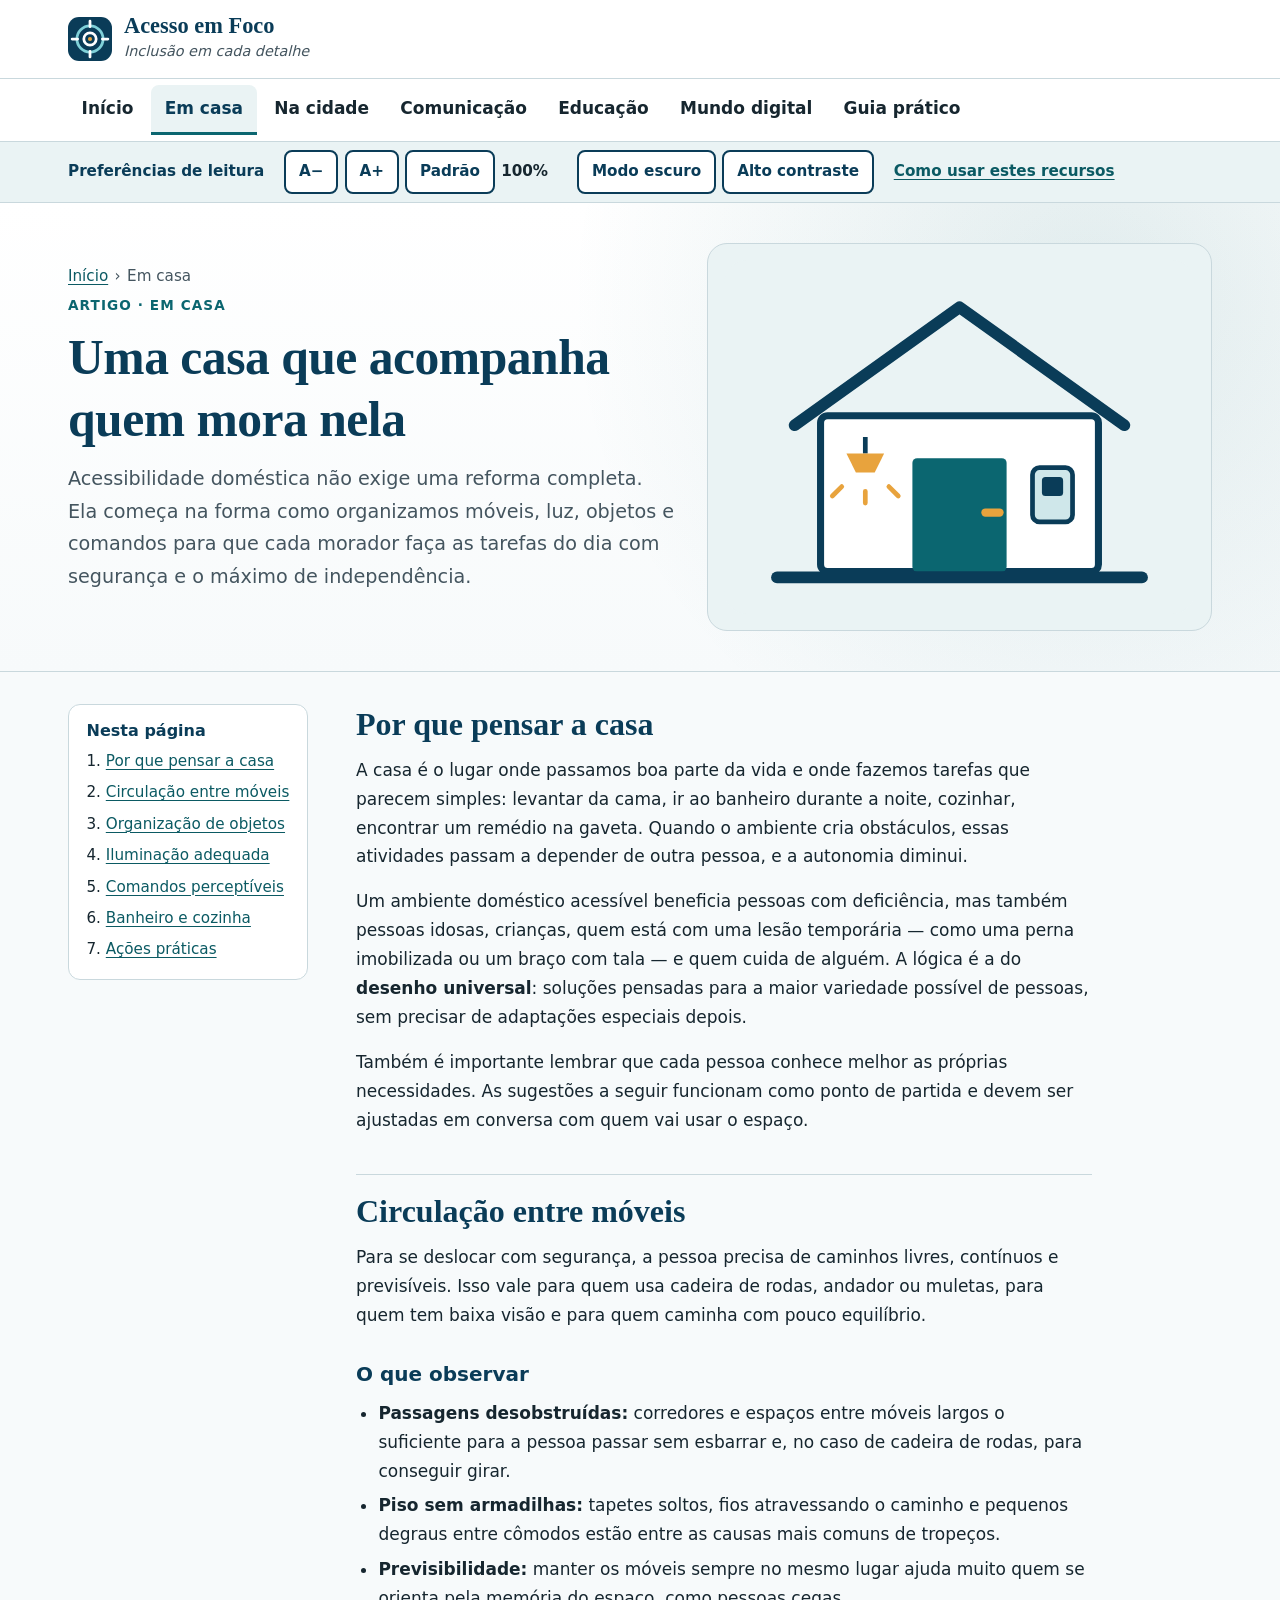
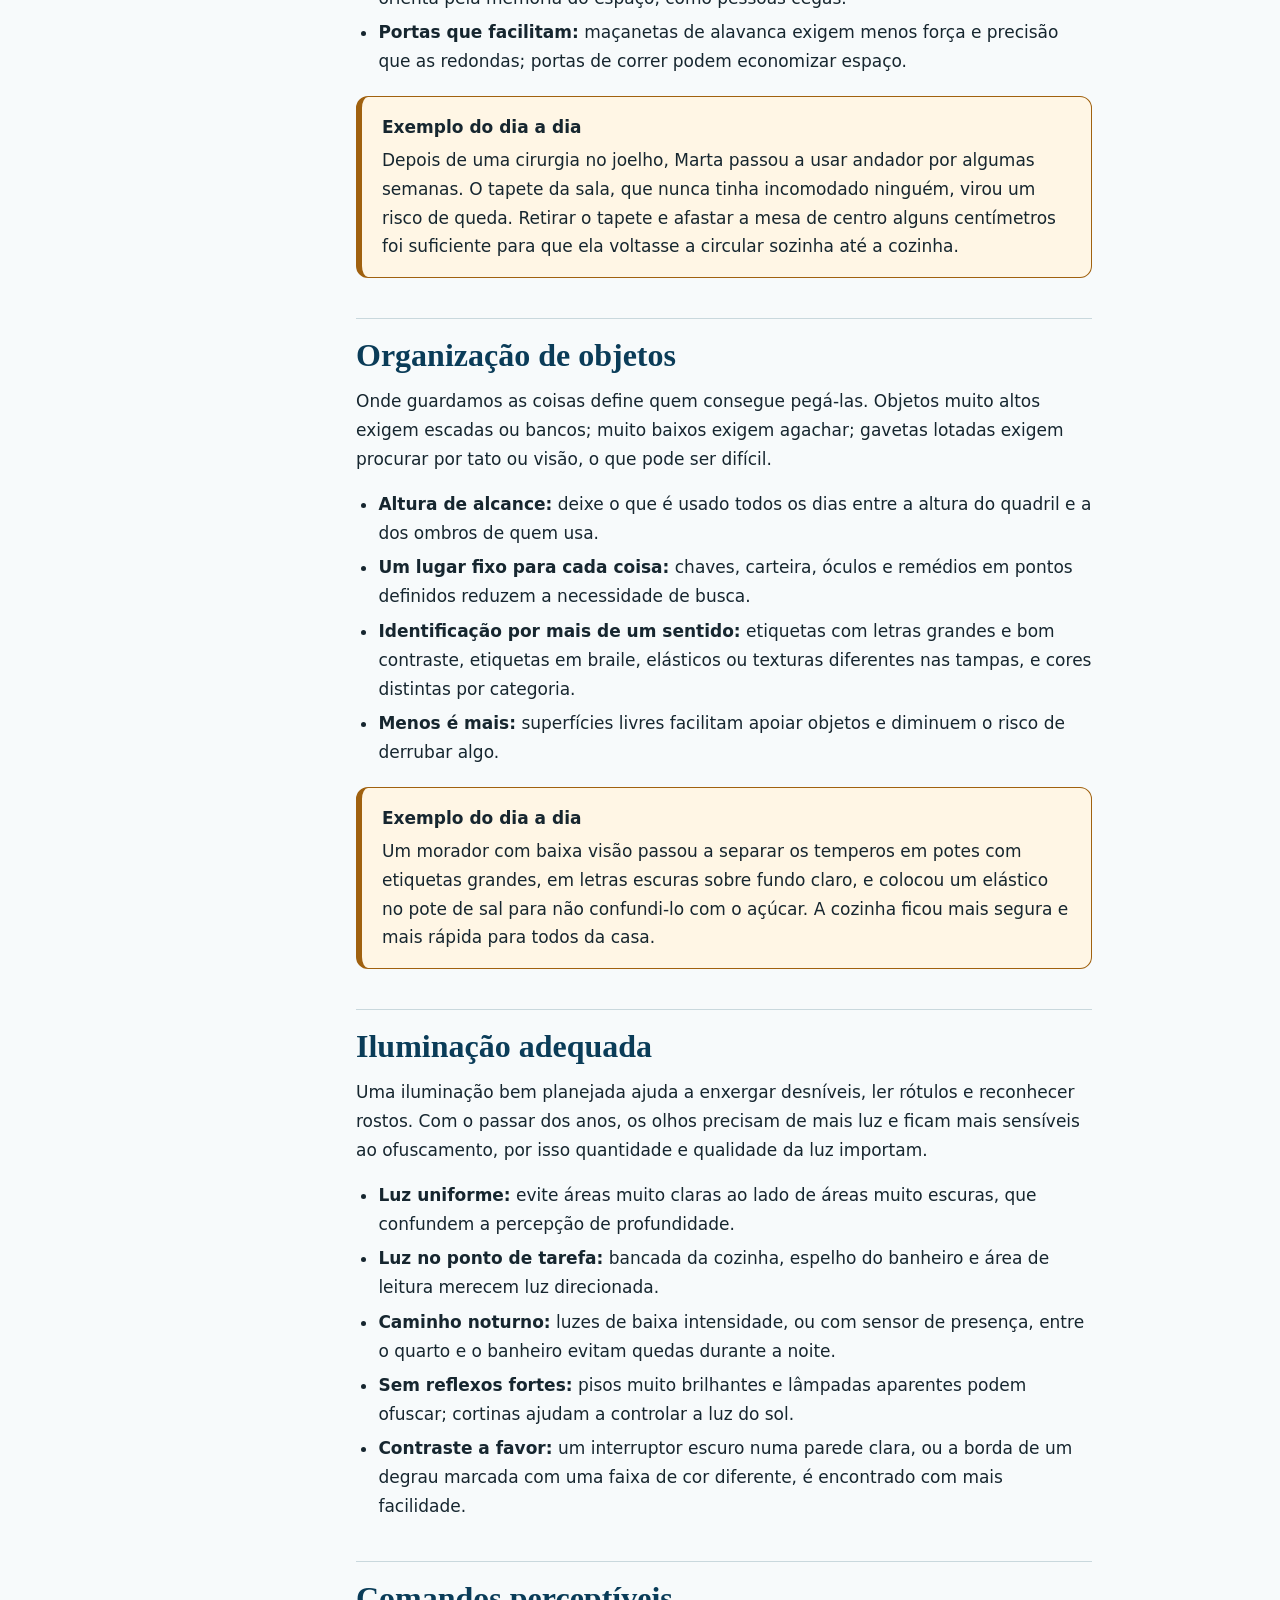
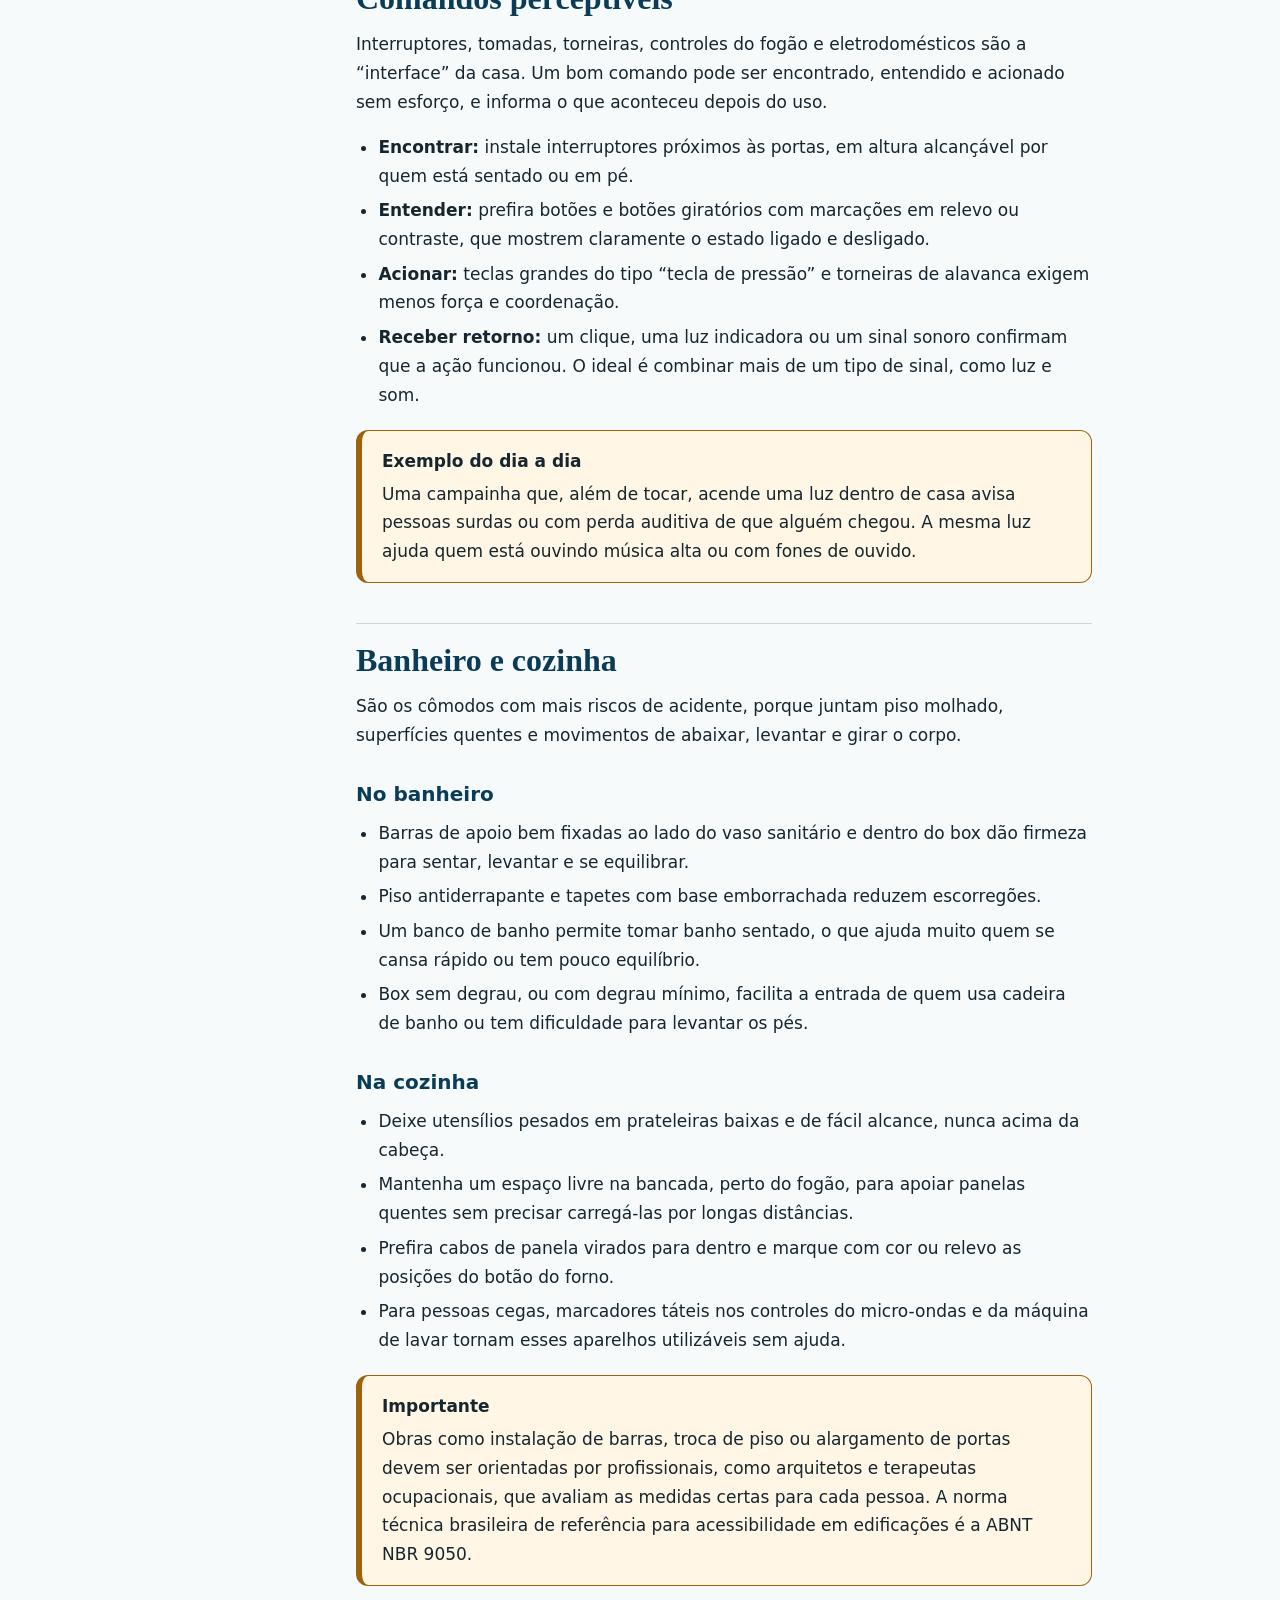
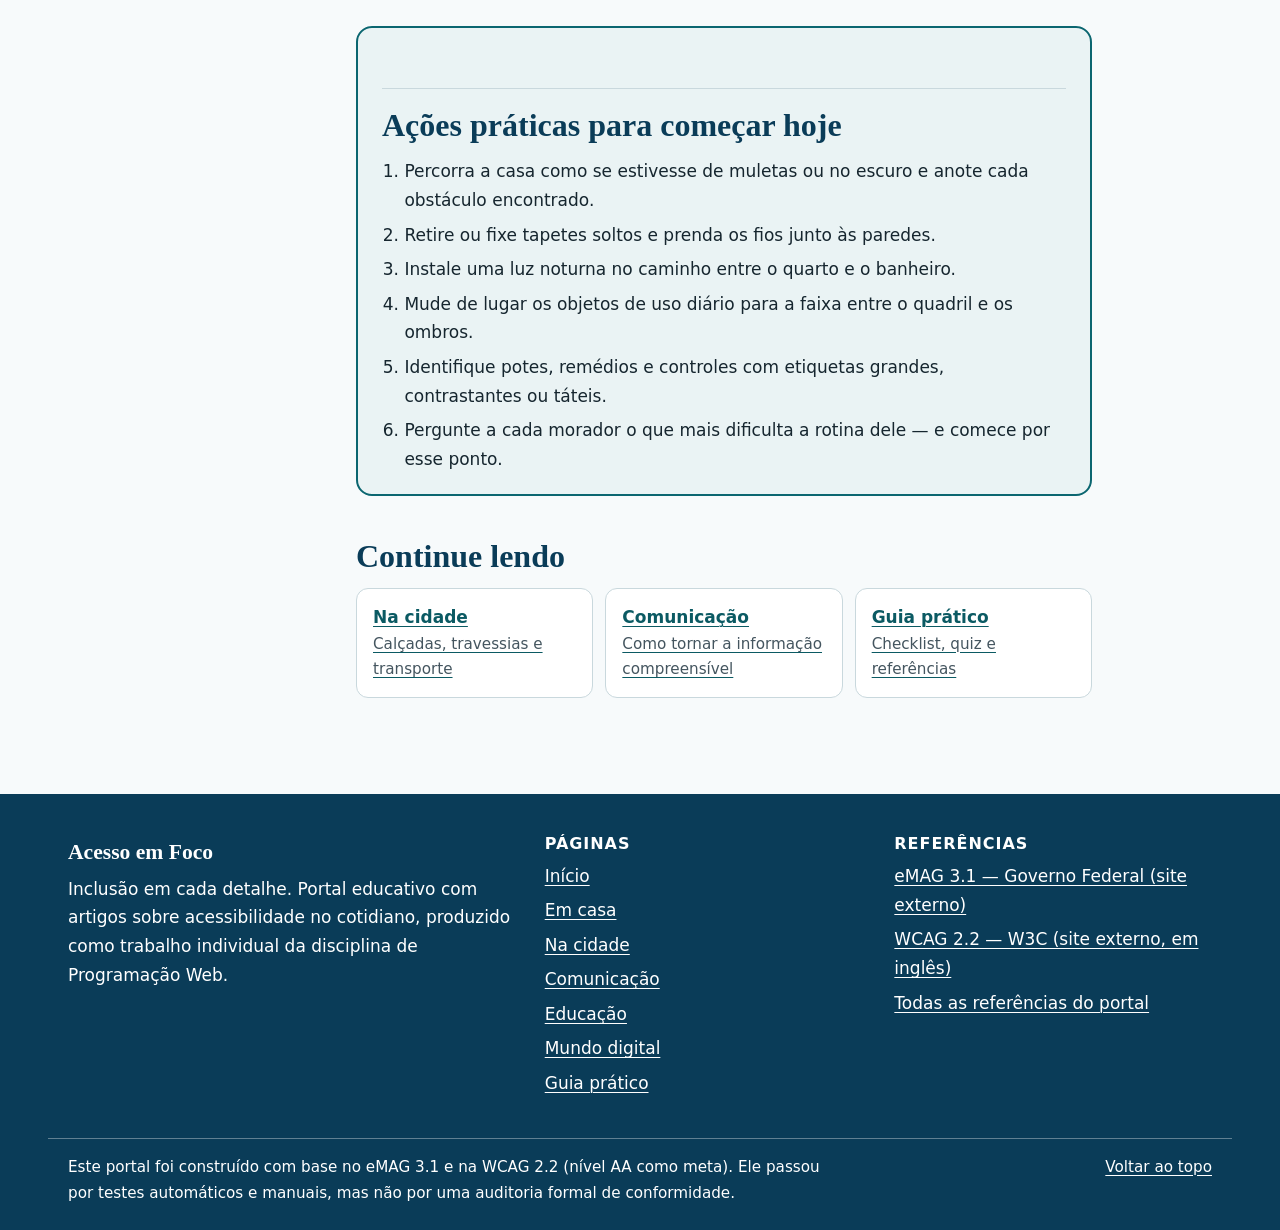
==== casa.html @ 5e7a85ca "Carga inicial" ====
<!DOCTYPE html>
<html lang="pt-BR">
<head>
  <meta charset="UTF-8">
  <meta name="viewport" content="width=device-width, initial-scale=1">
  <title>Em casa: autonomia no ambiente doméstico — Acesso em Foco</title>
  <meta name="description" content="Como circulação, iluminação, comandos, banheiro e cozinha podem tornar a casa mais segura e autônoma para todas as pessoas.">
  <meta name="theme-color" content="#0a3c58">
  <link rel="icon" href="assets/logo.svg" type="image/svg+xml">
  <link rel="stylesheet" href="assets/styles.css">
  <script src="assets/app.js" defer></script>
</head>
<body id="topo">
  <a class="skip-link" href="#conteudo">Pular para o conteúdo</a>

  <header class="site-header">
    <div class="container header-topo">
      <a class="marca" href="index.html">
        <img src="assets/logo.svg" alt="" width="44" height="44">
        <span>
          <span class="marca-nome">Acesso em Foco</span>
          <span class="marca-slogan">Inclusão em cada detalhe</span>
        </span>
      </a>
      <button type="button" class="menu-botao" aria-expanded="false" aria-controls="menu-principal" hidden>
        <span class="menu-botao-icone" aria-hidden="true"></span>
        Menu
      </button>
    </div>

    <nav class="menu-principal" id="menu-principal" aria-label="Principal">
      <div class="container">
        <ul class="menu">
          <li><a href="index.html">Início</a></li>
          <li><a href="casa.html" aria-current="page">Em casa</a></li>
          <li><a href="cidade.html">Na cidade</a></li>
          <li><a href="comunicacao.html">Comunicação</a></li>
          <li><a href="educacao.html">Educação</a></li>
          <li><a href="digital.html">Mundo digital</a></li>
          <li><a href="guia.html">Guia prático</a></li>
        </ul>
      </div>
    </nav>

    <div class="preferencias" id="preferencias" hidden>
      <div class="container preferencias-conteudo" role="group" aria-labelledby="preferencias-titulo">
        <span class="preferencias-titulo" id="preferencias-titulo">Preferências de leitura</span>
        <div class="grupo-controles" role="group" aria-label="Tamanho do texto">
          <button type="button" class="controle" data-fonte="diminuir">A−<span class="sr-only"> (diminuir texto)</span></button>
          <button type="button" class="controle" data-fonte="aumentar">A+<span class="sr-only"> (aumentar texto)</span></button>
          <button type="button" class="controle" data-fonte="padrao">Padrão<span class="sr-only"> (tamanho original do texto)</span></button>
          <span class="valor-fonte"><span class="sr-only">Tamanho atual: </span><span id="valor-fonte">100%</span></span>
        </div>
        <div class="grupo-controles" role="group" aria-label="Cores">
          <button type="button" class="controle" id="botao-escuro" aria-pressed="false">Modo escuro</button>
          <button type="button" class="controle" id="botao-contraste" aria-pressed="false">Alto contraste</button>
        </div>
        <a class="preferencias-ajuda" href="index.html#recursos">Como usar estes recursos</a>
      </div>
    </div>
  </header>

  <p id="anuncios" class="sr-only" role="status" aria-live="polite"></p>

  <main id="conteudo" tabindex="-1">
<section class="hero" aria-labelledby="titulo-pagina">
      <div class="container hero-grade">
        <div>
          <nav class="trilha" aria-label="Você está em">
            <ol>
              <li><a href="index.html">Início</a></li>
              <li><span aria-current="page">Em casa</span></li>
            </ol>
          </nav>
          <p class="sobretitulo">Artigo · Em casa</p>
          <h1 id="titulo-pagina">Uma casa que acompanha quem mora nela</h1>
          <p class="lead">Acessibilidade doméstica não exige uma reforma completa. Ela começa na forma como organizamos móveis, luz, objetos e comandos para que cada morador faça as tarefas do dia com segurança e o máximo de independência.</p>
        </div>
        <figure class="ilustracao">
          <img src="assets/casa.svg" alt="Ilustração de uma casa com porta larga e maçaneta de alavanca, luminária acesa, interruptor grande ao lado da porta e piso sem degrau na entrada." width="400" height="300">
        </figure>
      </div>
    </section>

    <div class="container artigo-layout">
      <nav class="sumario" aria-labelledby="sumario-titulo">
        <h2 id="sumario-titulo">Nesta página</h2>
        <ol>
          <li><a href="#introducao">Por que pensar a casa</a></li>
          <li><a href="#circulacao">Circulação entre móveis</a></li>
          <li><a href="#organizacao">Organização de objetos</a></li>
          <li><a href="#iluminacao">Iluminação adequada</a></li>
          <li><a href="#comandos">Comandos perceptíveis</a></li>
          <li><a href="#banheiro-cozinha">Banheiro e cozinha</a></li>
          <li><a href="#acoes">Ações práticas</a></li>
        </ol>
      </nav>

      <article class="artigo" aria-labelledby="titulo-pagina">
        <section id="introducao">
          <h2>Por que pensar a casa</h2>
          <p>A casa é o lugar onde passamos boa parte da vida e onde fazemos tarefas que parecem simples: levantar da cama, ir ao banheiro durante a noite, cozinhar, encontrar um remédio na gaveta. Quando o ambiente cria obstáculos, essas atividades passam a depender de outra pessoa, e a autonomia diminui.</p>
          <p>Um ambiente doméstico acessível beneficia pessoas com deficiência, mas também pessoas idosas, crianças, quem está com uma lesão temporária — como uma perna imobilizada ou um braço com tala — e quem cuida de alguém. A lógica é a do <strong>desenho universal</strong>: soluções pensadas para a maior variedade possível de pessoas, sem precisar de adaptações especiais depois.</p>
          <p>Também é importante lembrar que cada pessoa conhece melhor as próprias necessidades. As sugestões a seguir funcionam como ponto de partida e devem ser ajustadas em conversa com quem vai usar o espaço.</p>
        </section>

        <section id="circulacao">
          <h2>Circulação entre móveis</h2>
          <p>Para se deslocar com segurança, a pessoa precisa de caminhos livres, contínuos e previsíveis. Isso vale para quem usa cadeira de rodas, andador ou muletas, para quem tem baixa visão e para quem caminha com pouco equilíbrio.</p>
          <h3>O que observar</h3>
          <ul>
            <li><strong>Passagens desobstruídas:</strong> corredores e espaços entre móveis largos o suficiente para a pessoa passar sem esbarrar e, no caso de cadeira de rodas, para conseguir girar.</li>
            <li><strong>Piso sem armadilhas:</strong> tapetes soltos, fios atravessando o caminho e pequenos degraus entre cômodos estão entre as causas mais comuns de tropeços.</li>
            <li><strong>Previsibilidade:</strong> manter os móveis sempre no mesmo lugar ajuda muito quem se orienta pela memória do espaço, como pessoas cegas.</li>
            <li><strong>Portas que facilitam:</strong> maçanetas de alavanca exigem menos força e precisão que as redondas; portas de correr podem economizar espaço.</li>
          </ul>
          <div class="exemplo">
            <span class="exemplo-titulo">Exemplo do dia a dia</span>
            <p>Depois de uma cirurgia no joelho, Marta passou a usar andador por algumas semanas. O tapete da sala, que nunca tinha incomodado ninguém, virou um risco de queda. Retirar o tapete e afastar a mesa de centro alguns centímetros foi suficiente para que ela voltasse a circular sozinha até a cozinha.</p>
          </div>
        </section>

        <section id="organizacao">
          <h2>Organização de objetos</h2>
          <p>Onde guardamos as coisas define quem consegue pegá-las. Objetos muito altos exigem escadas ou bancos; muito baixos exigem agachar; gavetas lotadas exigem procurar por tato ou visão, o que pode ser difícil.</p>
          <ul>
            <li><strong>Altura de alcance:</strong> deixe o que é usado todos os dias entre a altura do quadril e a dos ombros de quem usa.</li>
            <li><strong>Um lugar fixo para cada coisa:</strong> chaves, carteira, óculos e remédios em pontos definidos reduzem a necessidade de busca.</li>
            <li><strong>Identificação por mais de um sentido:</strong> etiquetas com letras grandes e bom contraste, etiquetas em braile, elásticos ou texturas diferentes nas tampas, e cores distintas por categoria.</li>
            <li><strong>Menos é mais:</strong> superfícies livres facilitam apoiar objetos e diminuem o risco de derrubar algo.</li>
          </ul>
          <div class="exemplo">
            <span class="exemplo-titulo">Exemplo do dia a dia</span>
            <p>Um morador com baixa visão passou a separar os temperos em potes com etiquetas grandes, em letras escuras sobre fundo claro, e colocou um elástico no pote de sal para não confundi-lo com o açúcar. A cozinha ficou mais segura e mais rápida para todos da casa.</p>
          </div>
        </section>

        <section id="iluminacao">
          <h2>Iluminação adequada</h2>
          <p>Uma iluminação bem planejada ajuda a enxergar desníveis, ler rótulos e reconhecer rostos. Com o passar dos anos, os olhos precisam de mais luz e ficam mais sensíveis ao ofuscamento, por isso quantidade e qualidade da luz importam.</p>
          <ul>
            <li><strong>Luz uniforme:</strong> evite áreas muito claras ao lado de áreas muito escuras, que confundem a percepção de profundidade.</li>
            <li><strong>Luz no ponto de tarefa:</strong> bancada da cozinha, espelho do banheiro e área de leitura merecem luz direcionada.</li>
            <li><strong>Caminho noturno:</strong> luzes de baixa intensidade, ou com sensor de presença, entre o quarto e o banheiro evitam quedas durante a noite.</li>
            <li><strong>Sem reflexos fortes:</strong> pisos muito brilhantes e lâmpadas aparentes podem ofuscar; cortinas ajudam a controlar a luz do sol.</li>
            <li><strong>Contraste a favor:</strong> um interruptor escuro numa parede clara, ou a borda de um degrau marcada com uma faixa de cor diferente, é encontrado com mais facilidade.</li>
          </ul>
        </section>

        <section id="comandos">
          <h2>Comandos perceptíveis</h2>
          <p>Interruptores, tomadas, torneiras, controles do fogão e eletrodomésticos são a “interface” da casa. Um bom comando pode ser encontrado, entendido e acionado sem esforço, e informa o que aconteceu depois do uso.</p>
          <ul>
            <li><strong>Encontrar:</strong> instale interruptores próximos às portas, em altura alcançável por quem está sentado ou em pé.</li>
            <li><strong>Entender:</strong> prefira botões e botões giratórios com marcações em relevo ou contraste, que mostrem claramente o estado ligado e desligado.</li>
            <li><strong>Acionar:</strong> teclas grandes do tipo “tecla de pressão” e torneiras de alavanca exigem menos força e coordenação.</li>
            <li><strong>Receber retorno:</strong> um clique, uma luz indicadora ou um sinal sonoro confirmam que a ação funcionou. O ideal é combinar mais de um tipo de sinal, como luz e som.</li>
          </ul>
          <div class="exemplo">
            <span class="exemplo-titulo">Exemplo do dia a dia</span>
            <p>Uma campainha que, além de tocar, acende uma luz dentro de casa avisa pessoas surdas ou com perda auditiva de que alguém chegou. A mesma luz ajuda quem está ouvindo música alta ou com fones de ouvido.</p>
          </div>
        </section>

        <section id="banheiro-cozinha">
          <h2>Banheiro e cozinha</h2>
          <p>São os cômodos com mais riscos de acidente, porque juntam piso molhado, superfícies quentes e movimentos de abaixar, levantar e girar o corpo.</p>
          <h3>No banheiro</h3>
          <ul>
            <li>Barras de apoio bem fixadas ao lado do vaso sanitário e dentro do box dão firmeza para sentar, levantar e se equilibrar.</li>
            <li>Piso antiderrapante e tapetes com base emborrachada reduzem escorregões.</li>
            <li>Um banco de banho permite tomar banho sentado, o que ajuda muito quem se cansa rápido ou tem pouco equilíbrio.</li>
            <li>Box sem degrau, ou com degrau mínimo, facilita a entrada de quem usa cadeira de banho ou tem dificuldade para levantar os pés.</li>
          </ul>
          <h3>Na cozinha</h3>
          <ul>
            <li>Deixe utensílios pesados em prateleiras baixas e de fácil alcance, nunca acima da cabeça.</li>
            <li>Mantenha um espaço livre na bancada, perto do fogão, para apoiar panelas quentes sem precisar carregá-las por longas distâncias.</li>
            <li>Prefira cabos de panela virados para dentro e marque com cor ou relevo as posições do botão do forno.</li>
            <li>Para pessoas cegas, marcadores táteis nos controles do micro-ondas e da máquina de lavar tornam esses aparelhos utilizáveis sem ajuda.</li>
          </ul>
          <div class="nota">
            <span class="nota-titulo">Importante</span>
            <p>Obras como instalação de barras, troca de piso ou alargamento de portas devem ser orientadas por profissionais, como arquitetos e terapeutas ocupacionais, que avaliam as medidas certas para cada pessoa. A norma técnica brasileira de referência para acessibilidade em edificações é a ABNT NBR 9050.</p>
          </div>
        </section>

        <section class="acoes-praticas" id="acoes" aria-labelledby="titulo-acoes">
          <h2 id="titulo-acoes">Ações práticas para começar hoje</h2>
          <ol>
            <li>Percorra a casa como se estivesse de muletas ou no escuro e anote cada obstáculo encontrado.</li>
            <li>Retire ou fixe tapetes soltos e prenda os fios junto às paredes.</li>
            <li>Instale uma luz noturna no caminho entre o quarto e o banheiro.</li>
            <li>Mude de lugar os objetos de uso diário para a faixa entre o quadril e os ombros.</li>
            <li>Identifique potes, remédios e controles com etiquetas grandes, contrastantes ou táteis.</li>
            <li>Pergunte a cada morador o que mais dificulta a rotina dele — e comece por esse ponto.</li>
          </ol>
        </section>

        <nav class="continue" aria-labelledby="titulo-continue">
          <h2 id="titulo-continue">Continue lendo</h2>
          <ul>
            <li><a href="cidade.html">Na cidade <span>Calçadas, travessias e transporte</span></a></li>
            <li><a href="comunicacao.html">Comunicação <span>Como tornar a informação compreensível</span></a></li>
            <li><a href="guia.html">Guia prático <span>Checklist, quiz e referências</span></a></li>
          </ul>
        </nav>
      </article>
    </div>
  </main>

  <footer class="site-footer">
    <div class="container rodape-grade">
      <div>
        <p class="rodape-marca">Acesso em Foco</p>
        <p>Inclusão em cada detalhe. Portal educativo com artigos sobre acessibilidade no cotidiano, produzido como trabalho individual da disciplina de Programação Web.</p>
      </div>
      <nav aria-label="Rodapé">
        <h2 class="rodape-titulo">Páginas</h2>
        <ul>
          <li><a href="index.html">Início</a></li>
          <li><a href="casa.html" aria-current="page">Em casa</a></li>
          <li><a href="cidade.html">Na cidade</a></li>
          <li><a href="comunicacao.html">Comunicação</a></li>
          <li><a href="educacao.html">Educação</a></li>
          <li><a href="digital.html">Mundo digital</a></li>
          <li><a href="guia.html">Guia prático</a></li>
        </ul>
      </nav>
      <div>
        <h2 class="rodape-titulo">Referências</h2>
        <ul>
          <li><a href="https://emag.governoeletronico.gov.br/">eMAG 3.1 — Governo Federal (site externo)</a></li>
          <li><a href="https://www.w3.org/TR/WCAG22/">WCAG 2.2 — W3C (site externo, em inglês)</a></li>
          <li><a href="guia.html#referencias">Todas as referências do portal</a></li>
        </ul>
      </div>
    </div>
    <div class="container rodape-base">
      <p>Este portal foi construído com base no eMAG 3.1 e na WCAG 2.2 (nível AA como meta). Ele passou por testes automáticos e manuais, mas não por uma auditoria formal de conformidade.</p>
      <a href="#topo">Voltar ao topo</a>
    </div>
  </footer>
</body>
</html>
---- assets/styles.css ----
/* ==========================================================================
   Acesso em Foco — folha de estilos única
   Organização:
   1. Tokens (cores e medidas) e temas
   2. Base e tipografia
   3. Utilitários e foco
   4. Cabeçalho, menu e barra de preferências
   5. Componentes de conteúdo (hero, cartões, artigo, destaques)
   6. Checklist e quiz
   7. Rodapé
   8. Responsividade e preferências do sistema
   ========================================================================== */

/* 1. Tokens ---------------------------------------------------------------- */
:root {
  --cor-fundo: #f7fafb;
  --cor-superficie: #ffffff;
  --cor-superficie-2: #eaf3f4;
  --cor-texto: #16262f;
  --cor-texto-suave: #44555f;
  --cor-primaria: #0a3c58;          /* azul petróleo */
  --cor-secundaria: #0b6670;        /* verde-azulado */
  --cor-link: #0b5a63;
  --cor-link-hover: #0a3c58;
  --cor-borda: #c9d8dd;
  --cor-destaque-fundo: #fff6e5;
  --cor-destaque-borda: #a0610f;
  --cor-sucesso: #1d6b34;
  --cor-sucesso-fundo: #e8f5ec;
  --cor-erro: #a32020;
  --cor-erro-fundo: #fdecec;
  --cor-foco: #b4410c;
  --cor-botao: #0a3c58;
  --cor-botao-texto: #ffffff;
  --cor-ilustracao-fundo: #eaf3f4;

  --fonte-base: system-ui, -apple-system, "Segoe UI", Roboto, "Helvetica Neue", Arial, "Noto Sans", sans-serif;
  --fonte-titulo: Georgia, "Times New Roman", serif;
  --largura-leitura: 46rem;
  --largura-site: 74rem;
  --raio: 0.75rem;
  --sombra: 0 1px 2px rgba(10, 60, 88, 0.08), 0 4px 16px rgba(10, 60, 88, 0.06);
  color-scheme: light;
}

/* Modo escuro (ativado pelo botão; o estado fica em data-theme) */
:root[data-theme="dark"] {
  --cor-fundo: #0e1a21;
  --cor-superficie: #15252e;
  --cor-superficie-2: #1b313b;
  --cor-texto: #e8f0f3;
  --cor-texto-suave: #b8c8cf;
  --cor-primaria: #9fd6e6;
  --cor-secundaria: #7fd0d8;
  --cor-link: #8fdbe3;
  --cor-link-hover: #c6eef2;
  --cor-borda: #35505c;
  --cor-destaque-fundo: #2a2416;
  --cor-destaque-borda: #e3b45c;
  --cor-sucesso: #8fe0a6;
  --cor-sucesso-fundo: #163325;
  --cor-erro: #ffb0b0;
  --cor-erro-fundo: #3a1a1a;
  --cor-foco: #ffb86b;
  --cor-botao: #9fd6e6;
  --cor-botao-texto: #0e1a21;
  --cor-ilustracao-fundo: #d9ecef;
  --sombra: none;
  color-scheme: dark;
}

/* Alto contraste: prevalece sobre o modo escuro */
:root[data-contrast="high"] {
  --cor-fundo: #000000;
  --cor-superficie: #000000;
  --cor-superficie-2: #000000;
  --cor-texto: #ffffff;
  --cor-texto-suave: #ffffff;
  --cor-primaria: #ffffff;
  --cor-secundaria: #ffff00;
  --cor-link: #ffff00;
  --cor-link-hover: #ffffff;
  --cor-borda: #ffffff;
  --cor-destaque-fundo: #000000;
  --cor-destaque-borda: #ffff00;
  --cor-sucesso: #7dff9a;
  --cor-sucesso-fundo: #000000;
  --cor-erro: #ff9e9e;
  --cor-erro-fundo: #000000;
  --cor-foco: #00ffff;
  --cor-botao: #ffff00;
  --cor-botao-texto: #000000;
  --cor-ilustracao-fundo: #ffffff;
  --sombra: none;
  color-scheme: dark;
}

/* 2. Base ------------------------------------------------------------------ */
*,
*::before,
*::after {
  box-sizing: border-box;
}

html {
  /* O JavaScript altera este valor (87,5% a 150%) pelos botões A−, A+ e Padrão */
  font-size: 100%;
  -webkit-text-size-adjust: 100%;
  text-size-adjust: 100%;
}

body {
  margin: 0;
  background: var(--cor-fundo);
  color: var(--cor-texto);
  font-family: var(--fonte-base);
  font-size: 1.0625rem;
  line-height: 1.7;
  overflow-wrap: break-word;
}

h1, h2, h3, h4 {
  color: var(--cor-primaria);
  line-height: 1.25;
  margin: 2rem 0 0.75rem;
}

h1 {
  font-family: var(--fonte-titulo);
  font-size: clamp(2rem, 1.4rem + 2.6vw, 3.1rem);
  margin-top: 0.5rem;
  letter-spacing: -0.01em;
}

h2 {
  font-family: var(--fonte-titulo);
  font-size: clamp(1.5rem, 1.25rem + 1vw, 2rem);
}

h3 {
  font-size: 1.25rem;
}

p, ul, ol {
  margin: 0 0 1rem;
}

ul, ol {
  padding-left: 1.4rem;
}

li + li {
  margin-top: 0.35rem;
}

img {
  max-width: 100%;
  height: auto;
}

a {
  color: var(--cor-link);
  text-decoration-thickness: 0.08em;
  text-underline-offset: 0.18em;
}

a:hover {
  color: var(--cor-link-hover);
  text-decoration-thickness: 0.16em;
}

code {
  font-family: Consolas, "Courier New", monospace;
  font-size: 0.92em;
  background: var(--cor-superficie-2);
  border: 1px solid var(--cor-borda);
  border-radius: 0.3rem;
  padding: 0.05em 0.35em;
}

pre {
  background: var(--cor-superficie-2);
  border: 1px solid var(--cor-borda);
  border-radius: var(--raio);
  padding: 1rem;
  white-space: pre-wrap; /* evita rolagem horizontal em telas estreitas */
  word-break: break-word;
  margin: 0 0 1rem;
}

kbd {
  font-family: Consolas, "Courier New", monospace;
  font-size: 0.88em;
  background: var(--cor-superficie);
  border: 1px solid var(--cor-borda);
  border-bottom-width: 3px;
  border-radius: 0.3rem;
  padding: 0.05em 0.4em;
  white-space: nowrap;
}

pre code {
  background: none;
  border: 0;
  padding: 0;
}

strong {
  font-weight: 700;
}

/* 3. Utilitários e foco ---------------------------------------------------- */
.container {
  width: 100%;
  max-width: var(--largura-site);
  margin: 0 auto;
  padding: 0 1.25rem;
}

.sr-only {
  position: absolute !important;
  width: 1px;
  height: 1px;
  padding: 0;
  margin: -1px;
  overflow: hidden;
  clip: rect(0, 0, 0, 0);
  white-space: nowrap;
  border: 0;
}

/* Indicador de foco único e consistente em todo o site */
:focus-visible {
  outline: 3px solid var(--cor-foco);
  outline-offset: 3px;
  border-radius: 0.2rem;
}

/* O <main> recebe foco pelo link "Pular para o conteúdo"; não é um controle */
main:focus {
  outline: none;
}

.skip-link {
  position: absolute;
  left: 1rem;
  top: -10rem;
  z-index: 100;
  background: var(--cor-botao);
  color: var(--cor-botao-texto);
  padding: 0.75rem 1.25rem;
  border-radius: 0 0 var(--raio) var(--raio);
  font-weight: 700;
  text-decoration: underline;
}

.skip-link:focus {
  top: 0;
}

.skip-link:hover {
  color: var(--cor-botao-texto);
}

/* Botões ------------------------------------------------------------------- */
.botao {
  display: inline-flex;
  align-items: center;
  justify-content: center;
  gap: 0.5rem;
  min-height: 2.75rem;
  padding: 0.6rem 1.2rem;
  border: 2px solid var(--cor-botao);
  border-radius: 999px;
  background: var(--cor-botao);
  color: var(--cor-botao-texto);
  font: inherit;
  font-weight: 700;
  line-height: 1.2;
  text-decoration: none;
  cursor: pointer;
}

.botao:hover {
  color: var(--cor-botao-texto);
  text-decoration: underline;
}

.botao:active {
  transform: translateY(1px);
}

.botao--secundario {
  background: transparent;
  color: var(--cor-botao);
}

.botao--secundario:hover {
  color: var(--cor-botao);
}

:root[data-contrast="high"] .botao--secundario {
  color: var(--cor-link);
  border-color: var(--cor-link);
}

/* 4. Cabeçalho -------------------------------------------------------------- */
.site-header {
  background: var(--cor-superficie);
  border-bottom: 1px solid var(--cor-borda);
}

.header-topo {
  display: flex;
  flex-wrap: wrap;
  align-items: center;
  justify-content: space-between;
  gap: 0.75rem 1.5rem;
  padding-top: 0.9rem;
  padding-bottom: 0.9rem;
}

.marca {
  display: inline-flex;
  align-items: center;
  gap: 0.75rem;
  color: var(--cor-primaria);
  text-decoration: none;
}

.marca:hover {
  color: var(--cor-primaria);
}

.marca img {
  width: 2.75rem;
  height: 2.75rem;
  flex-shrink: 0;
}

.marca-nome {
  display: block;
  font-family: var(--fonte-titulo);
  font-size: 1.4rem;
  font-weight: 700;
  line-height: 1.1;
}

.marca-slogan {
  display: block;
  font-size: 0.9rem;
  color: var(--cor-texto-suave);
  font-style: italic;
}

.marca:hover .marca-nome {
  text-decoration: underline;
}

.menu-botao {
  display: none; /* aparece só em telas pequenas, quando o JavaScript está ativo */
  align-items: center;
  gap: 0.5rem;
  min-height: 2.75rem;
  padding: 0.5rem 1rem;
  border: 2px solid var(--cor-primaria);
  border-radius: 999px;
  background: transparent;
  color: var(--cor-primaria);
  font: inherit;
  font-weight: 700;
  cursor: pointer;
}

.menu-botao-icone {
  display: inline-block;
  width: 1.1rem;
  height: 2px;
  background: currentColor;
  box-shadow: 0 -6px 0 currentColor, 0 6px 0 currentColor;
}

.menu-botao[aria-expanded="true"] .menu-botao-icone {
  box-shadow: none;
}

.menu-principal {
  border-top: 1px solid var(--cor-borda);
}

.menu {
  display: flex;
  flex-wrap: wrap;
  gap: 0.25rem;
  list-style: none;
  margin: 0;
  padding: 0.4rem 0;
}

.menu li {
  margin: 0;
}

.menu a {
  display: block;
  padding: 0.55rem 0.85rem;
  border-radius: 0.5rem;
  color: var(--cor-texto);
  font-weight: 600;
  text-decoration: none;
  border-bottom: 3px solid transparent;
}

.menu a:hover {
  background: var(--cor-superficie-2);
  text-decoration: underline;
}

/* Página atual: cor + sublinhado grosso + peso (não depende só da cor) */
.menu a[aria-current="page"] {
  color: var(--cor-primaria);
  border-bottom-color: var(--cor-secundaria);
  border-radius: 0.5rem 0.5rem 0 0;
  background: var(--cor-superficie-2);
  font-weight: 800;
}

/* Barra de preferências de leitura */
.preferencias {
  background: var(--cor-superficie-2);
  border-top: 1px solid var(--cor-borda);
}

.preferencias-conteudo {
  display: flex;
  flex-wrap: wrap;
  align-items: center;
  gap: 0.5rem 1.25rem;
  padding-top: 0.5rem;
  padding-bottom: 0.5rem;
  font-size: 0.95rem;
}

.preferencias-titulo {
  font-weight: 700;
  color: var(--cor-primaria);
}

.grupo-controles {
  display: flex;
  flex-wrap: wrap;
  align-items: center;
  gap: 0.4rem;
}

.controle {
  min-height: 2.75rem;
  min-width: 2.75rem;
  padding: 0.35rem 0.8rem;
  border: 2px solid var(--cor-primaria);
  border-radius: 0.5rem;
  background: var(--cor-superficie);
  color: var(--cor-primaria);
  font: inherit;
  font-weight: 700;
  cursor: pointer;
}

.controle:hover {
  text-decoration: underline;
}

/* Estado "pressionado": inversão de cores + marca de verificação visível */
.controle[aria-pressed="true"] {
  background: var(--cor-botao);
  color: var(--cor-botao-texto);
  border-color: var(--cor-botao);
}

.controle[aria-pressed="true"]::before {
  content: "✓ ";
}

.controle[aria-disabled="true"] {
  opacity: 0.6;
  cursor: not-allowed;
  border-style: dashed;
}

.valor-fonte {
  min-width: 3.5rem;
  font-weight: 700;
  font-variant-numeric: tabular-nums;
}

.preferencias-ajuda {
  color: var(--cor-link);
  font-weight: 600;
}

/* 5. Conteúdo --------------------------------------------------------------- */
main {
  display: block;
  padding-bottom: 3rem;
}

.hero {
  background:
    radial-gradient(circle at 85% 20%, rgba(11, 102, 112, 0.12), transparent 45%),
    linear-gradient(180deg, var(--cor-superficie) 0%, var(--cor-fundo) 100%);
  border-bottom: 1px solid var(--cor-borda);
}

:root[data-contrast="high"] .hero {
  background: #000;
}

.hero-grade {
  display: grid;
  grid-template-columns: minmax(0, 1.2fr) minmax(0, 1fr);
  align-items: center;
  gap: 2rem;
  padding-top: 2.5rem;
  padding-bottom: 2.5rem;
}

.sobretitulo {
  display: inline-block;
  margin: 0;
  font-size: 0.85rem;
  font-weight: 700;
  letter-spacing: 0.08em;
  text-transform: uppercase;
  color: var(--cor-secundaria);
}

.lead {
  font-size: 1.2rem;
  color: var(--cor-texto-suave);
  max-width: 40rem;
}

.acoes {
  display: flex;
  flex-wrap: wrap;
  gap: 0.75rem;
  margin-top: 1.5rem;
}

.ilustracao {
  margin: 0;
  background: var(--cor-ilustracao-fundo);
  border: 1px solid var(--cor-borda);
  border-radius: 1.25rem;
  padding: 1rem;
}

.ilustracao img {
  display: block;
  width: 100%;
}

.ilustracao figcaption {
  margin-top: 0.5rem;
  font-size: 0.9rem;
  color: #2e3f47; /* sobre fundo claro fixo da ilustração */
}

/* Trilha de navegação */
.trilha ol {
  display: flex;
  flex-wrap: wrap;
  gap: 0.25rem;
  list-style: none;
  margin: 0;
  padding: 0;
  font-size: 0.95rem;
}

.trilha li {
  margin: 0;
}

.trilha li + li::before {
  content: "›";
  margin: 0 0.4rem 0 0.15rem;
  color: var(--cor-texto-suave);
}

.trilha [aria-current="page"] {
  color: var(--cor-texto-suave);
}

/* Seções da página inicial */
.secao {
  padding-top: 1.5rem;
}

.secao-intro {
  max-width: var(--largura-leitura);
}

.grade-cartoes {
  display: grid;
  grid-template-columns: repeat(auto-fit, minmax(min(100%, 16rem), 1fr));
  gap: 1.25rem;
  list-style: none;
  padding: 0;
  margin: 1.5rem 0 0;
}

.grade-cartoes > li {
  margin: 0;
}

.cartao {
  position: relative;
  height: 100%;
  background: var(--cor-superficie);
  border: 1px solid var(--cor-borda);
  border-radius: var(--raio);
  box-shadow: var(--sombra);
  padding: 1.25rem 1.25rem 1.4rem;
}

.cartao h3 {
  margin-top: 0.75rem;
}

.cartao p:last-child {
  margin-bottom: 0;
}

.cartao-icone {
  width: 3.5rem;
  height: 3.5rem;
  background: var(--cor-ilustracao-fundo);
  border-radius: 0.75rem;
  padding: 0.35rem;
}

/* Cartão inteiro clicável a partir do link do título (link único e descritivo) */
.cartao--link a::after {
  content: "";
  position: absolute;
  inset: 0;
  border-radius: var(--raio);
}

.cartao--link:hover {
  border-color: var(--cor-secundaria);
}

.cartao--link a:focus-visible {
  outline: none;
}

.cartao--link:focus-within {
  outline: 3px solid var(--cor-foco);
  outline-offset: 3px;
}

.cartao-numero {
  display: block;
  font-family: var(--fonte-titulo);
  font-size: 2rem;
  font-weight: 700;
  color: var(--cor-secundaria);
  line-height: 1;
}

/* Lista de recursos do portal */
.lista-recursos {
  display: grid;
  grid-template-columns: repeat(auto-fit, minmax(min(100%, 20rem), 1fr));
  gap: 1rem;
  list-style: none;
  padding: 0;
}

.lista-recursos li {
  margin: 0;
  background: var(--cor-superficie);
  border: 1px solid var(--cor-borda);
  border-left: 5px solid var(--cor-secundaria);
  border-radius: var(--raio);
  padding: 1rem 1.1rem;
}

.lista-recursos strong {
  display: block;
  color: var(--cor-primaria);
}

.faixa-convite {
  margin-top: 3rem;
  background: var(--cor-primaria);
  color: #ffffff;
  border-radius: 1.25rem;
  padding: 2rem;
}

.faixa-convite h2 {
  color: #ffffff;
  margin-top: 0;
}

.faixa-convite .botao {
  background: #ffffff;
  color: #0a3c58;
  border-color: #ffffff;
}

:root[data-theme="dark"] .faixa-convite {
  background: #1b313b;
  border: 1px solid var(--cor-borda);
}

:root[data-contrast="high"] .faixa-convite {
  background: #000;
  border: 2px solid #fff;
}

:root[data-contrast="high"] .faixa-convite .botao {
  background: #ffff00;
  color: #000;
  border-color: #ffff00;
}

/* Layout de artigo: sumário + texto */
.artigo-layout {
  display: grid;
  grid-template-columns: 15rem minmax(0, 1fr);
  gap: 3rem;
  align-items: start;
  padding-top: 2rem;
}

.sumario {
  position: sticky;
  top: 1rem;
  background: var(--cor-superficie);
  border: 1px solid var(--cor-borda);
  border-radius: var(--raio);
  padding: 1rem 1.1rem;
  font-size: 0.95rem;
}

.sumario h2 {
  font-family: var(--fonte-base);
  font-size: 1rem;
  margin: 0 0 0.5rem;
}

.sumario ol {
  margin: 0;
  padding-left: 1.2rem;
}

.artigo {
  max-width: var(--largura-leitura);
}

.artigo > section > h2:first-child {
  margin-top: 2.5rem;
  padding-top: 1rem;
  border-top: 1px solid var(--cor-borda);
}

.artigo > section:first-child > h2:first-child {
  margin-top: 0;
  border-top: 0;
  padding-top: 0;
}

/* Blocos de destaque */
.exemplo,
.nota {
  background: var(--cor-destaque-fundo);
  border: 1px solid var(--cor-destaque-borda);
  border-left-width: 6px;
  border-radius: var(--raio);
  padding: 1rem 1.25rem;
  margin: 1.25rem 0;
}

.exemplo-titulo,
.nota-titulo {
  display: block;
  font-weight: 800;
  margin-bottom: 0.25rem;
}

.exemplo p:last-child,
.nota p:last-child {
  margin-bottom: 0;
}

.acoes-praticas {
  background: var(--cor-superficie-2);
  border: 2px solid var(--cor-secundaria);
  border-radius: 1rem;
  padding: 1.25rem 1.5rem;
  margin-top: 2.5rem;
}

.acoes-praticas h2 {
  margin-top: 0;
}

.acoes-praticas ol {
  margin-bottom: 0;
}

.continue {
  margin-top: 2.5rem;
}

.continue ul {
  display: grid;
  grid-template-columns: repeat(auto-fit, minmax(min(100%, 14rem), 1fr));
  gap: 0.75rem;
  list-style: none;
  padding: 0;
}

.continue li {
  margin: 0;
}

.continue a {
  display: block;
  height: 100%;
  padding: 0.85rem 1rem;
  background: var(--cor-superficie);
  border: 1px solid var(--cor-borda);
  border-radius: var(--raio);
  font-weight: 700;
}

.continue a span {
  display: block;
  font-weight: 400;
  color: var(--cor-texto-suave);
  font-size: 0.95rem;
}

.lista-dupla {
  columns: 2 16rem;
  column-gap: 2rem;
}

.lista-dupla li {
  break-inside: avoid;
}

/* Quadro comparativo (sem tabela, para não gerar rolagem horizontal) */
.comparacao {
  display: grid;
  grid-template-columns: repeat(auto-fit, minmax(min(100%, 15rem), 1fr));
  gap: 1rem;
  margin: 1.25rem 0;
}

.comparacao > div {
  background: var(--cor-superficie);
  border: 1px solid var(--cor-borda);
  border-radius: var(--raio);
  padding: 1rem 1.1rem;
}

.comparacao h3 {
  margin-top: 0;
  font-size: 1.05rem;
}

.comparacao p:last-child {
  margin-bottom: 0;
}

/* 6. Checklist e quiz ------------------------------------------------------- */
.painel {
  background: var(--cor-superficie);
  border: 1px solid var(--cor-borda);
  border-radius: 1rem;
  padding: 1.25rem 1.5rem;
  margin-top: 1rem;
}

fieldset {
  border: 1px solid var(--cor-borda);
  border-radius: var(--raio);
  padding: 1rem 1.1rem 0.5rem;
  margin: 0 0 1.25rem;
  min-width: 0;
}

legend {
  font-weight: 800;
  color: var(--cor-primaria);
  padding: 0 0.4rem;
}

.opcao {
  display: flex;
  align-items: flex-start;
  gap: 0.7rem;
  padding: 0.5rem 0.25rem;
  border-radius: 0.5rem;
}

.opcao + .opcao {
  border-top: 1px solid var(--cor-borda);
}

.opcao input {
  flex-shrink: 0;
  width: 1.4rem;
  height: 1.4rem;
  margin: 0.2rem 0 0;
  accent-color: var(--cor-secundaria);
  cursor: pointer;
}

.opcao label {
  cursor: pointer;
}

.opcao-dica {
  display: block;
  font-size: 0.95rem;
  color: var(--cor-texto-suave);
}

.progresso {
  margin: 1rem 0 0.5rem;
}

.progresso-texto {
  font-weight: 700;
  margin-bottom: 0.4rem;
}

progress {
  width: 100%;
  height: 1rem;
  accent-color: var(--cor-secundaria);
}

.botoes-linha {
  display: flex;
  flex-wrap: wrap;
  gap: 0.75rem;
  margin-top: 1rem;
}

.mensagem {
  border-radius: var(--raio);
  padding: 1rem 1.25rem;
  margin: 1rem 0;
  border: 2px solid;
}

.mensagem:empty {
  display: none;
}

.mensagem--sucesso {
  background: var(--cor-sucesso-fundo);
  border-color: var(--cor-sucesso);
}

.mensagem--erro {
  background: var(--cor-erro-fundo);
  border-color: var(--cor-erro);
}

.mensagem h3 {
  margin-top: 0;
}

.mensagem--erro h3 {
  color: var(--cor-erro);
}

.mensagem--sucesso h3 {
  color: var(--cor-sucesso);
}

.mensagem ul {
  margin-bottom: 0;
}

fieldset.com-erro {
  border: 2px solid var(--cor-erro);
}

.erro-campo {
  color: var(--cor-erro);
  font-weight: 700;
  margin: 0.25rem 0 0.5rem;
}

.erro-campo::before {
  content: "⚠ ";
}

.feedback {
  margin: 0.5rem 0 0.75rem;
  padding: 0.75rem 1rem;
  border-radius: 0.5rem;
  border-left: 5px solid;
}

.feedback--certo {
  background: var(--cor-sucesso-fundo);
  border-color: var(--cor-sucesso);
}

.feedback--errado {
  background: var(--cor-erro-fundo);
  border-color: var(--cor-erro);
}

.feedback strong {
  display: block;
}

.feedback--certo strong {
  color: var(--cor-sucesso);
}

.feedback--errado strong {
  color: var(--cor-erro);
}

.mapa-site ul {
  list-style: none;
  padding-left: 0;
}

.mapa-site > ul > li {
  margin-bottom: 0.75rem;
}

.mapa-site ul ul {
  padding-left: 1.25rem;
  border-left: 2px solid var(--cor-borda);
  margin-top: 0.35rem;
}

.referencias li {
  margin-bottom: 0.6rem;
}

.dominio {
  color: var(--cor-texto-suave);
  font-size: 0.92rem;
}

/* 7. Rodapé ----------------------------------------------------------------- */
.site-footer {
  background: #0a3c58;
  color: #ffffff;
  padding: 2.5rem 0 1.5rem;
  margin-top: 2rem;
}

.site-footer a {
  color: #ffffff;
}

.site-footer a:hover {
  color: #d6f1f4;
}

.site-footer :focus-visible {
  outline-color: #ffd27a;
}

.rodape-grade {
  display: grid;
  grid-template-columns: 1.4fr 1fr 1fr;
  gap: 2rem;
}

.rodape-marca {
  font-family: var(--fonte-titulo);
  font-size: 1.35rem;
  font-weight: 700;
  margin-bottom: 0.25rem;
}

.rodape-titulo {
  font-family: var(--fonte-base);
  font-size: 1rem;
  color: #ffffff;
  margin: 0 0 0.5rem;
  text-transform: uppercase;
  letter-spacing: 0.06em;
}

.site-footer ul {
  list-style: none;
  padding: 0;
}

.rodape-base {
  border-top: 1px solid rgba(255, 255, 255, 0.35);
  margin-top: 1.5rem;
  padding-top: 1rem;
  display: flex;
  flex-wrap: wrap;
  justify-content: space-between;
  gap: 0.75rem 2rem;
  font-size: 0.95rem;
}

.rodape-base p {
  margin: 0;
  max-width: 48rem;
}

:root[data-theme="dark"] .site-footer {
  background: #08141a;
  border-top: 1px solid var(--cor-borda);
}

:root[data-contrast="high"] .site-footer {
  background: #000;
  border-top: 2px solid #fff;
}

:root[data-contrast="high"] .site-footer a {
  color: #ffff00;
}

/* Alto contraste: bordas visíveis em todos os blocos */
:root[data-contrast="high"] .cartao,
:root[data-contrast="high"] .sumario,
:root[data-contrast="high"] .painel,
:root[data-contrast="high"] .exemplo,
:root[data-contrast="high"] .nota,
:root[data-contrast="high"] .acoes-praticas,
:root[data-contrast="high"] .lista-recursos li,
:root[data-contrast="high"] .continue a,
:root[data-contrast="high"] .comparacao > div {
  border: 2px solid #ffffff;
}

:root[data-contrast="high"] a {
  text-decoration: underline;
}

:root[data-contrast="high"] .ilustracao figcaption {
  color: #000;
}

/* 8. Responsividade --------------------------------------------------------- */
@media (max-width: 60rem) {
  .hero-grade {
    grid-template-columns: 1fr;
  }

  .hero-grade .ilustracao {
    max-width: 30rem;
  }

  .artigo-layout {
    grid-template-columns: 1fr;
    gap: 1.5rem;
  }

  .sumario {
    position: static;
  }

  .rodape-grade {
    grid-template-columns: 1fr 1fr;
  }
}

@media (max-width: 48rem) {
  body {
    font-size: 1rem;
  }

  /* Com JavaScript, o menu vira um painel aberto/fechado por botão nativo */
  .js .menu-botao {
    display: inline-flex;
  }

  .js .menu-principal:not(.aberto) {
    display: none;
  }

  .menu {
    flex-direction: column;
  }

  .menu a {
    padding: 0.75rem 0.85rem;
  }

  .menu a[aria-current="page"] {
    border-bottom: 0;
    border-left: 5px solid var(--cor-secundaria);
    border-radius: 0 0.5rem 0.5rem 0;
  }

  .rodape-grade {
    grid-template-columns: 1fr;
  }

  .faixa-convite {
    padding: 1.5rem 1.25rem;
  }

  .acoes-praticas {
    padding: 1rem 1.1rem;
  }
}

@media (prefers-reduced-motion: no-preference) {
  html {
    scroll-behavior: smooth;
  }

  .botao,
  .controle,
  .menu a,
  .cartao {
    transition: background-color 0.15s ease, color 0.15s ease, border-color 0.15s ease;
  }
}

@media (prefers-reduced-motion: reduce) {
  *,
  *::before,
  *::after {
    animation: none !important;
    transition: none !important;
    scroll-behavior: auto !important;
  }
}

/* Modo de cores forçadas do sistema (ex.: Alto Contraste do Windows) */
@media (forced-colors: active) {
  .controle[aria-pressed="true"] {
    border: 3px solid Highlight;
  }

  .cartao--link:focus-within {
    outline: 3px solid Highlight;
  }
}

@media print {
  .site-header,
  .site-footer,
  .sumario,
  .skip-link {
    display: none;
  }
}
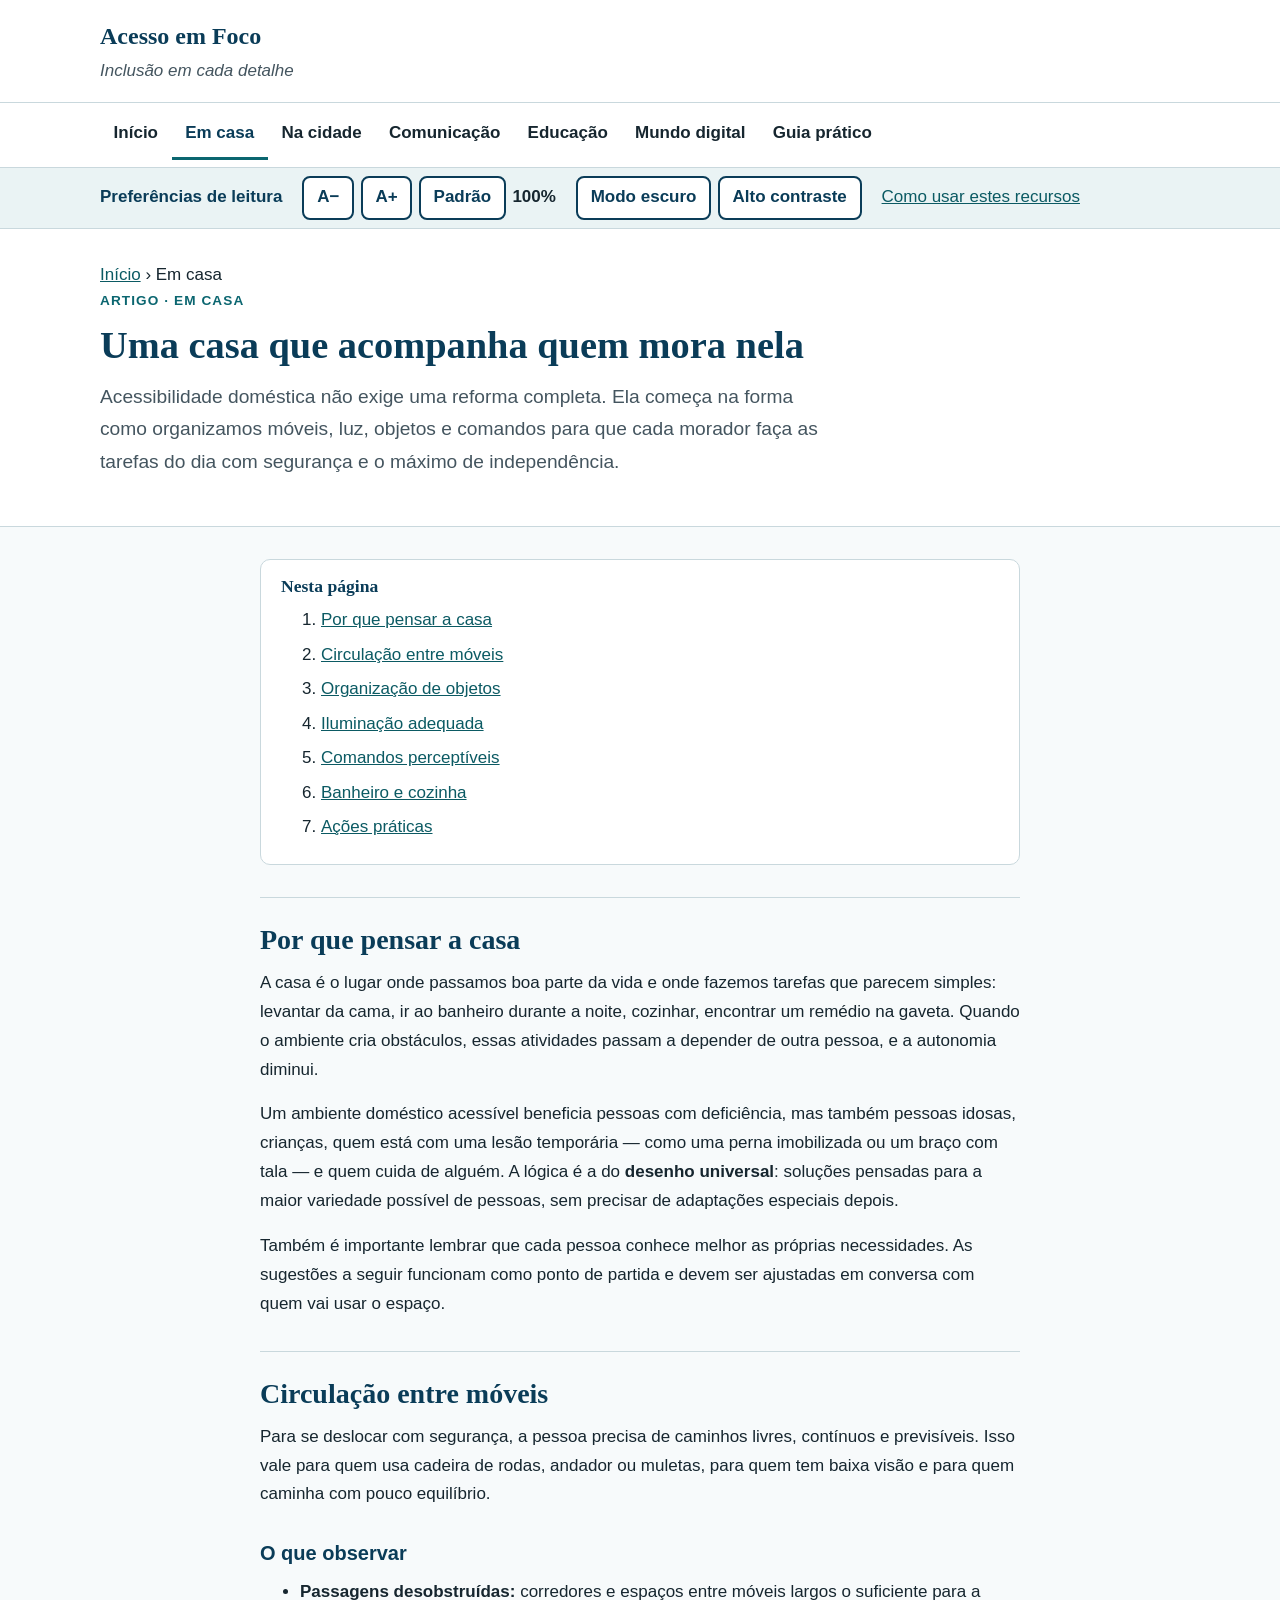
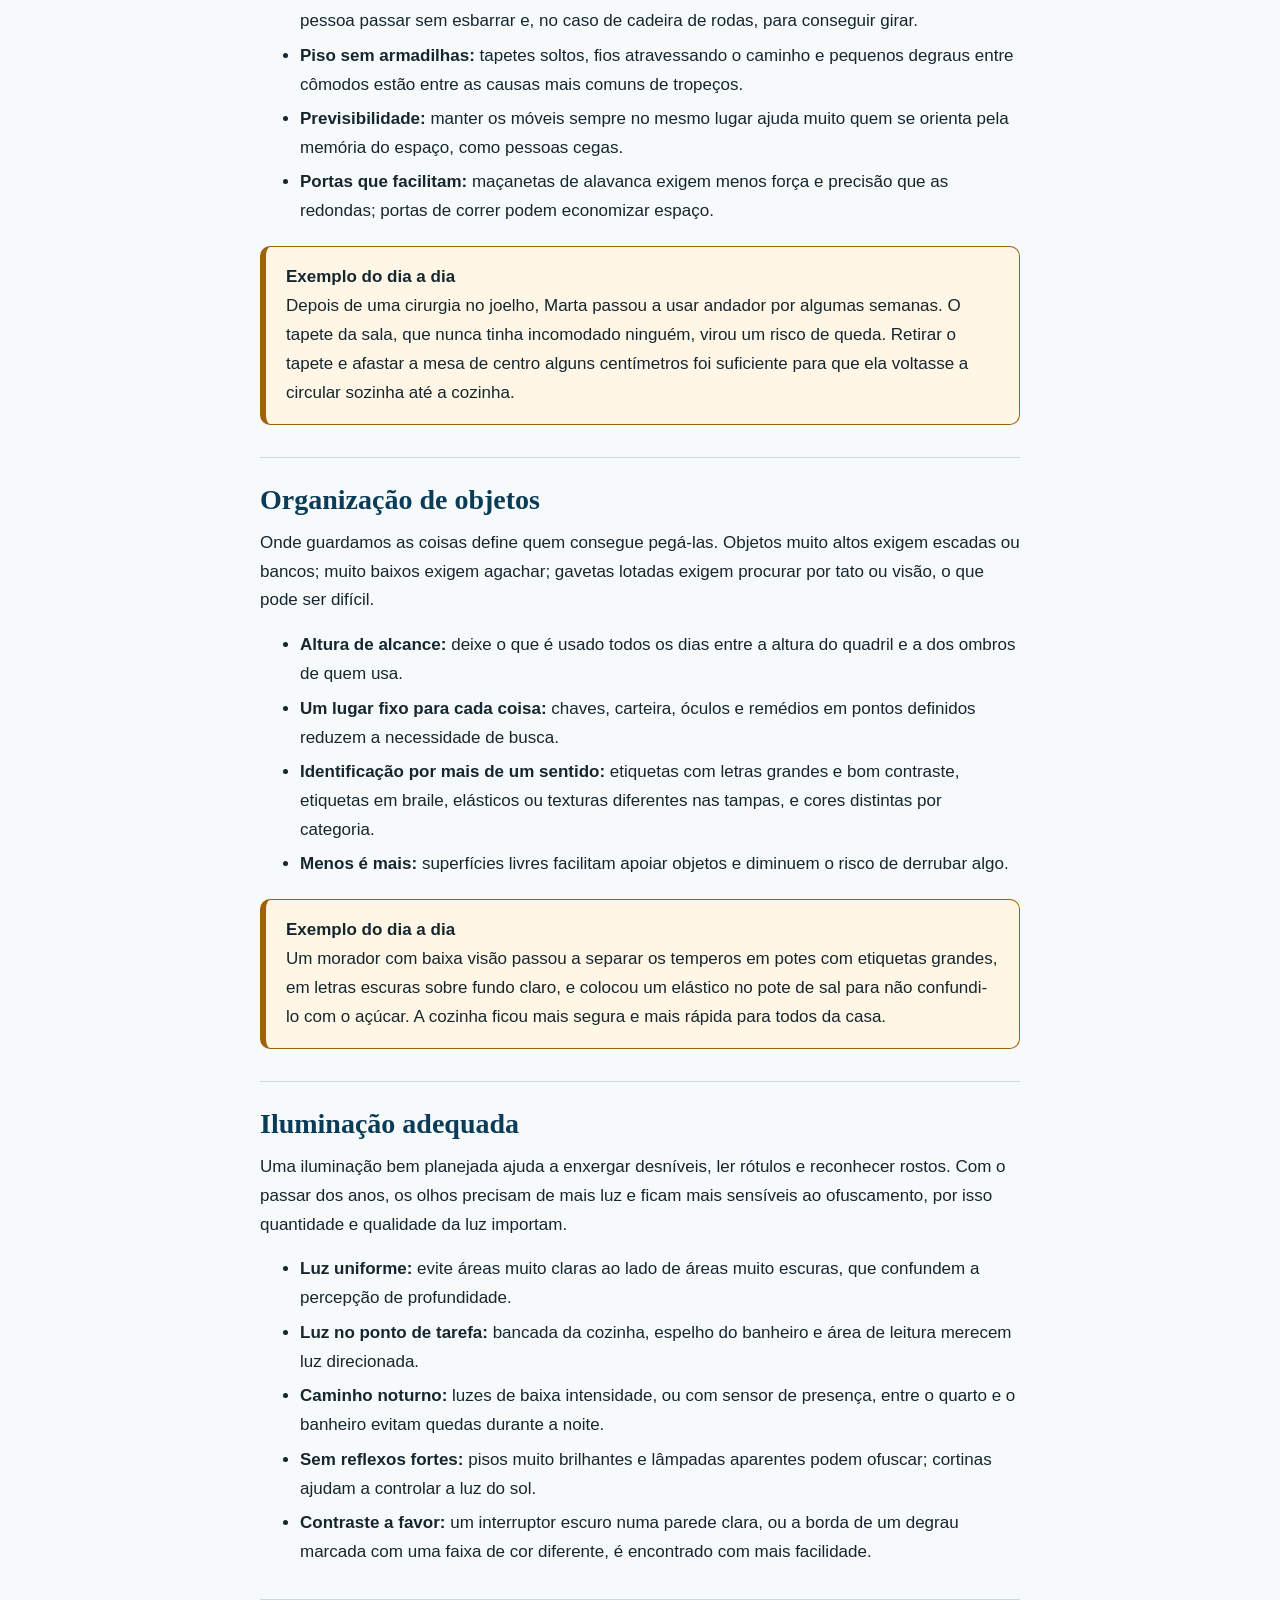
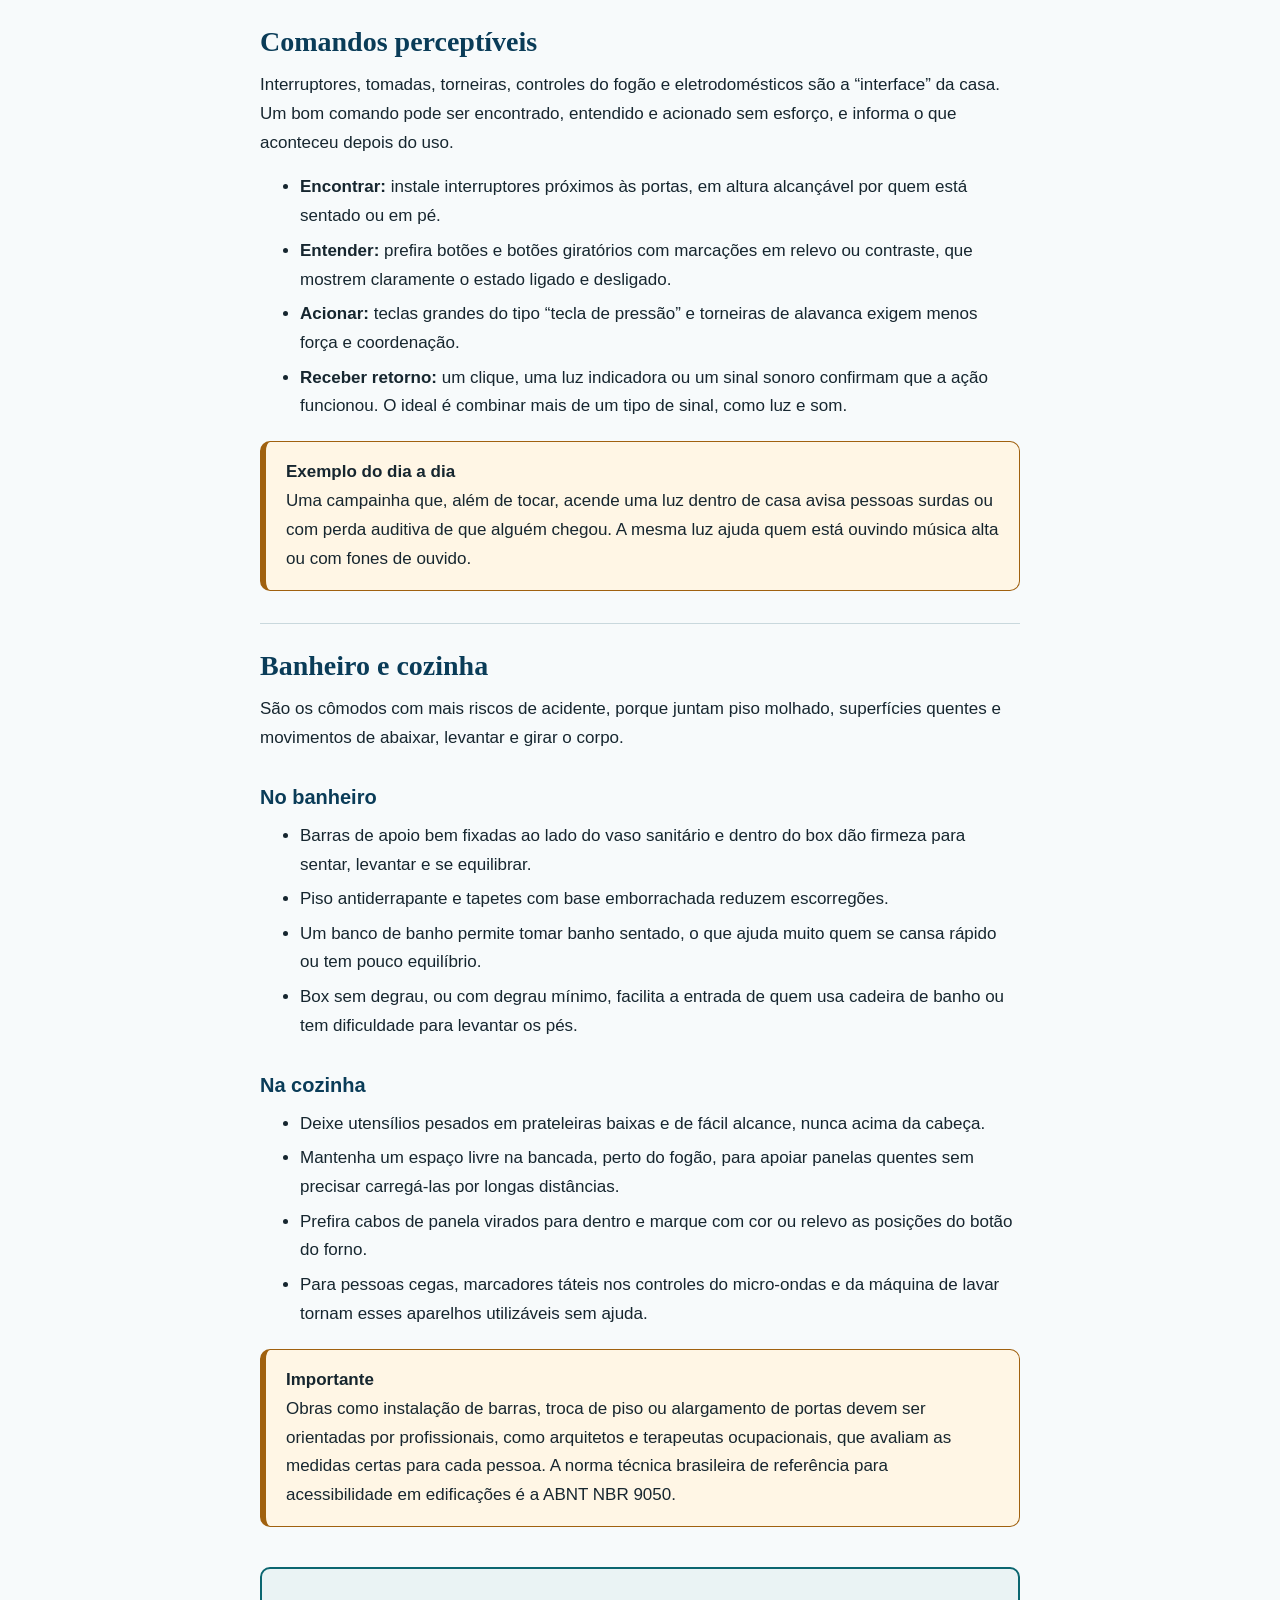
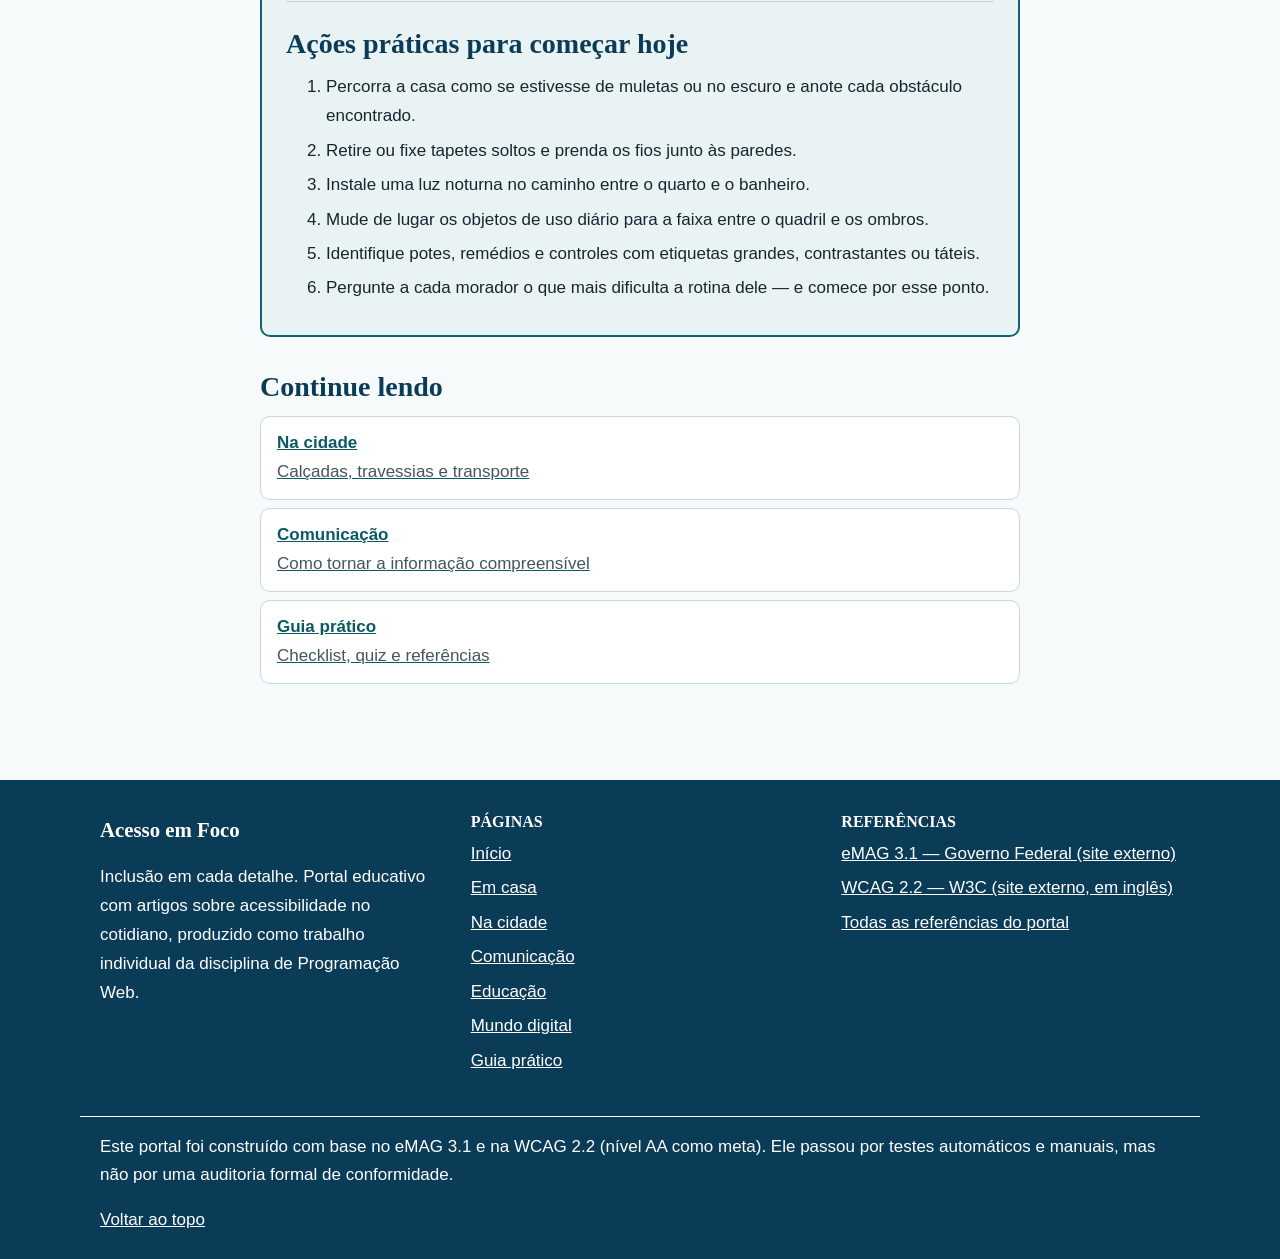
==== commit 7dd3c80d: "Revisão de HTML e CSS" ====
--- a/casa.html
+++ b/casa.html
@@ -5,8 +5,8 @@
   <meta name="viewport" content="width=device-width, initial-scale=1">
   <title>Em casa: autonomia no ambiente doméstico — Acesso em Foco</title>
   <meta name="description" content="Como circulação, iluminação, comandos, banheiro e cozinha podem tornar a casa mais segura e autônoma para todas as pessoas.">
-  <meta name="theme-color" content="#0a3c58">
-  <link rel="icon" href="assets/logo.svg" type="image/svg+xml">
+  <!-- O site não tem ícone; isto evita que o navegador procure um favicon.ico -->
+  <link rel="icon" href="data:,">
   <link rel="stylesheet" href="assets/styles.css">
   <script src="assets/app.js" defer></script>
 </head>
@@ -16,16 +16,10 @@
   <header class="site-header">
     <div class="container header-topo">
       <a class="marca" href="index.html">
-        <img src="assets/logo.svg" alt="" width="44" height="44">
-        <span>
-          <span class="marca-nome">Acesso em Foco</span>
-          <span class="marca-slogan">Inclusão em cada detalhe</span>
-        </span>
+        <span class="marca-nome">Acesso em Foco</span>
+        <span class="marca-slogan">Inclusão em cada detalhe</span>
       </a>
-      <button type="button" class="menu-botao" aria-expanded="false" aria-controls="menu-principal" hidden>
-        <span class="menu-botao-icone" aria-hidden="true"></span>
-        Menu
-      </button>
+      <button type="button" class="menu-botao" aria-expanded="false" aria-controls="menu-principal" hidden>Menu</button>
     </div>
 
     <nav class="menu-principal" id="menu-principal" aria-label="Principal">
@@ -63,22 +57,17 @@
   <p id="anuncios" class="sr-only" role="status" aria-live="polite"></p>
 
   <main id="conteudo" tabindex="-1">
-<section class="hero" aria-labelledby="titulo-pagina">
-      <div class="container hero-grade">
-        <div>
-          <nav class="trilha" aria-label="Você está em">
-            <ol>
-              <li><a href="index.html">Início</a></li>
-              <li><span aria-current="page">Em casa</span></li>
-            </ol>
-          </nav>
-          <p class="sobretitulo">Artigo · Em casa</p>
-          <h1 id="titulo-pagina">Uma casa que acompanha quem mora nela</h1>
-          <p class="lead">Acessibilidade doméstica não exige uma reforma completa. Ela começa na forma como organizamos móveis, luz, objetos e comandos para que cada morador faça as tarefas do dia com segurança e o máximo de independência.</p>
-        </div>
-        <figure class="ilustracao">
-          <img src="assets/casa.svg" alt="Ilustração de uma casa com porta larga e maçaneta de alavanca, luminária acesa, interruptor grande ao lado da porta e piso sem degrau na entrada." width="400" height="300">
-        </figure>
+    <section class="hero" aria-labelledby="titulo-pagina">
+      <div class="container">
+        <nav class="trilha" aria-label="Você está em">
+          <ol>
+            <li><a href="index.html">Início</a></li>
+            <li><span aria-current="page">Em casa</span></li>
+          </ol>
+        </nav>
+        <p class="sobretitulo">Artigo · Em casa</p>
+        <h1 id="titulo-pagina">Uma casa que acompanha quem mora nela</h1>
+        <p class="lead">Acessibilidade doméstica não exige uma reforma completa. Ela começa na forma como organizamos móveis, luz, objetos e comandos para que cada morador faça as tarefas do dia com segurança e o máximo de independência.</p>
       </div>
     </section>
 
--- a/assets/styles.css
+++ b/assets/styles.css
@@ -1,140 +1,119 @@
-/* ==========================================================================
-   Acesso em Foco — folha de estilos única
-   Organização:
-   1. Tokens (cores e medidas) e temas
-   2. Base e tipografia
-   3. Utilitários e foco
-   4. Cabeçalho, menu e barra de preferências
-   5. Componentes de conteúdo (hero, cartões, artigo, destaques)
+/* ==========================================================
+   Acesso em Foco - folha de estilos
+   1. Cores (variáveis) e temas
+   2. Estilos gerais
+   3. Foco e link "Pular para o conteúdo"
+   4. Cabeçalho, menu e preferências de leitura
+   5. Conteúdo das páginas
    6. Checklist e quiz
    7. Rodapé
-   8. Responsividade e preferências do sistema
-   ========================================================================== */
-
-/* 1. Tokens ---------------------------------------------------------------- */
+   8. Telas pequenas e preferências do sistema
+   ========================================================== */
+
+/* 1. Cores -------------------------------------------------- */
+/* Todas as cores ficam em variáveis. Os temas só trocam os valores. */
 :root {
-  --cor-fundo: #f7fafb;
-  --cor-superficie: #ffffff;
-  --cor-superficie-2: #eaf3f4;
-  --cor-texto: #16262f;
-  --cor-texto-suave: #44555f;
-  --cor-primaria: #0a3c58;          /* azul petróleo */
-  --cor-secundaria: #0b6670;        /* verde-azulado */
-  --cor-link: #0b5a63;
-  --cor-link-hover: #0a3c58;
-  --cor-borda: #c9d8dd;
-  --cor-destaque-fundo: #fff6e5;
-  --cor-destaque-borda: #a0610f;
-  --cor-sucesso: #1d6b34;
-  --cor-sucesso-fundo: #e8f5ec;
-  --cor-erro: #a32020;
-  --cor-erro-fundo: #fdecec;
-  --cor-foco: #b4410c;
-  --cor-botao: #0a3c58;
-  --cor-botao-texto: #ffffff;
-  --cor-ilustracao-fundo: #eaf3f4;
-
-  --fonte-base: system-ui, -apple-system, "Segoe UI", Roboto, "Helvetica Neue", Arial, "Noto Sans", sans-serif;
-  --fonte-titulo: Georgia, "Times New Roman", serif;
-  --largura-leitura: 46rem;
-  --largura-site: 74rem;
-  --raio: 0.75rem;
-  --sombra: 0 1px 2px rgba(10, 60, 88, 0.08), 0 4px 16px rgba(10, 60, 88, 0.06);
-  color-scheme: light;
-}
-
-/* Modo escuro (ativado pelo botão; o estado fica em data-theme) */
-:root[data-theme="dark"] {
-  --cor-fundo: #0e1a21;
-  --cor-superficie: #15252e;
-  --cor-superficie-2: #1b313b;
-  --cor-texto: #e8f0f3;
-  --cor-texto-suave: #b8c8cf;
-  --cor-primaria: #9fd6e6;
-  --cor-secundaria: #7fd0d8;
-  --cor-link: #8fdbe3;
-  --cor-link-hover: #c6eef2;
-  --cor-borda: #35505c;
-  --cor-destaque-fundo: #2a2416;
-  --cor-destaque-borda: #e3b45c;
-  --cor-sucesso: #8fe0a6;
-  --cor-sucesso-fundo: #163325;
-  --cor-erro: #ffb0b0;
-  --cor-erro-fundo: #3a1a1a;
-  --cor-foco: #ffb86b;
-  --cor-botao: #9fd6e6;
-  --cor-botao-texto: #0e1a21;
-  --cor-ilustracao-fundo: #d9ecef;
-  --sombra: none;
-  color-scheme: dark;
-}
-
-/* Alto contraste: prevalece sobre o modo escuro */
-:root[data-contrast="high"] {
-  --cor-fundo: #000000;
-  --cor-superficie: #000000;
-  --cor-superficie-2: #000000;
-  --cor-texto: #ffffff;
-  --cor-texto-suave: #ffffff;
-  --cor-primaria: #ffffff;
-  --cor-secundaria: #ffff00;
-  --cor-link: #ffff00;
-  --cor-link-hover: #ffffff;
-  --cor-borda: #ffffff;
-  --cor-destaque-fundo: #000000;
-  --cor-destaque-borda: #ffff00;
-  --cor-sucesso: #7dff9a;
-  --cor-sucesso-fundo: #000000;
-  --cor-erro: #ff9e9e;
-  --cor-erro-fundo: #000000;
-  --cor-foco: #00ffff;
-  --cor-botao: #ffff00;
-  --cor-botao-texto: #000000;
-  --cor-ilustracao-fundo: #ffffff;
-  --sombra: none;
-  color-scheme: dark;
-}
-
-/* 2. Base ------------------------------------------------------------------ */
-*,
-*::before,
-*::after {
+  --fundo: #f7fafb;
+  --caixa: #ffffff;
+  --caixa-clara: #eaf3f4;
+  --texto: #16262f;
+  --texto-suave: #44555f;
+  --titulo: #0a3c58;
+  --destaque: #0b6670;
+  --link: #0b5a63;
+  --borda: #c9d8dd;
+  --aviso-fundo: #fff6e5;
+  --aviso-borda: #a0610f;
+  --certo: #1d6b34;
+  --certo-fundo: #e8f5ec;
+  --erro: #a32020;
+  --erro-fundo: #fdecec;
+  --foco: #b4410c;
+  --botao: #0a3c58;
+  --botao-texto: #ffffff;
+  --rodape: #0a3c58;
+}
+
+/* Modo escuro: ativado pelo botão "Modo escuro" */
+html[data-theme="dark"] {
+  --fundo: #0e1a21;
+  --caixa: #15252e;
+  --caixa-clara: #1b313b;
+  --texto: #e8f0f3;
+  --texto-suave: #b8c8cf;
+  --titulo: #9fd6e6;
+  --destaque: #7fd0d8;
+  --link: #8fdbe3;
+  --borda: #35505c;
+  --aviso-fundo: #2a2416;
+  --aviso-borda: #e3b45c;
+  --certo: #8fe0a6;
+  --certo-fundo: #163325;
+  --erro: #ffb0b0;
+  --erro-fundo: #3a1a1a;
+  --foco: #ffb86b;
+  --botao: #9fd6e6;
+  --botao-texto: #0e1a21;
+  --rodape: #08141a;
+}
+
+/* Alto contraste: vem depois do modo escuro, então tem prioridade */
+html[data-contrast="high"] {
+  --fundo: #000000;
+  --caixa: #000000;
+  --caixa-clara: #000000;
+  --texto: #ffffff;
+  --texto-suave: #ffffff;
+  --titulo: #ffffff;
+  --destaque: #ffff00;
+  --link: #ffff00;
+  --borda: #ffffff;
+  --aviso-fundo: #000000;
+  --aviso-borda: #ffff00;
+  --certo: #7dff9a;
+  --certo-fundo: #000000;
+  --erro: #ff9e9e;
+  --erro-fundo: #000000;
+  --foco: #00ffff;
+  --botao: #ffff00;
+  --botao-texto: #000000;
+  --rodape: #000000;
+}
+
+/* 2. Estilos gerais ----------------------------------------- */
+* {
   box-sizing: border-box;
 }
 
 html {
-  /* O JavaScript altera este valor (87,5% a 150%) pelos botões A−, A+ e Padrão */
-  font-size: 100%;
-  -webkit-text-size-adjust: 100%;
-  text-size-adjust: 100%;
+  font-size: 100%; /* o JavaScript muda este valor com A-, A+ e Padrão */
 }
 
 body {
   margin: 0;
-  background: var(--cor-fundo);
-  color: var(--cor-texto);
-  font-family: var(--fonte-base);
+  background-color: var(--fundo);
+  color: var(--texto);
+  font-family: "Segoe UI", Roboto, Arial, sans-serif;
   font-size: 1.0625rem;
   line-height: 1.7;
   overflow-wrap: break-word;
 }
 
-h1, h2, h3, h4 {
-  color: var(--cor-primaria);
+h1, h2, h3 {
+  color: var(--titulo);
   line-height: 1.25;
   margin: 2rem 0 0.75rem;
 }
 
 h1 {
-  font-family: var(--fonte-titulo);
-  font-size: clamp(2rem, 1.4rem + 2.6vw, 3.1rem);
+  font-family: Georgia, "Times New Roman", serif;
+  font-size: 2.4rem;
   margin-top: 0.5rem;
-  letter-spacing: -0.01em;
 }
 
 h2 {
-  font-family: var(--fonte-titulo);
-  font-size: clamp(1.5rem, 1.25rem + 1vw, 2rem);
+  font-family: Georgia, "Times New Roman", serif;
+  font-size: 1.75rem;
 }
 
 h3 {
@@ -145,169 +124,111 @@
   margin: 0 0 1rem;
 }
 
-ul, ol {
-  padding-left: 1.4rem;
-}
-
-li + li {
-  margin-top: 0.35rem;
-}
-
-img {
-  max-width: 100%;
-  height: auto;
+li {
+  margin-bottom: 0.35rem;
 }
 
 a {
-  color: var(--cor-link);
-  text-decoration-thickness: 0.08em;
-  text-underline-offset: 0.18em;
+  color: var(--link);
 }
 
 a:hover {
-  color: var(--cor-link-hover);
-  text-decoration-thickness: 0.16em;
-}
-
-code {
+  text-decoration-thickness: 3px;
+}
+
+code, kbd {
   font-family: Consolas, "Courier New", monospace;
-  font-size: 0.92em;
-  background: var(--cor-superficie-2);
-  border: 1px solid var(--cor-borda);
-  border-radius: 0.3rem;
-  padding: 0.05em 0.35em;
+  font-size: 0.9em;
+  background-color: var(--caixa-clara);
+  border: 1px solid var(--borda);
+  border-radius: 4px;
+  padding: 0 0.3em;
 }
 
 pre {
-  background: var(--cor-superficie-2);
-  border: 1px solid var(--cor-borda);
-  border-radius: var(--raio);
+  background-color: var(--caixa-clara);
+  border: 1px solid var(--borda);
+  border-radius: 8px;
   padding: 1rem;
-  white-space: pre-wrap; /* evita rolagem horizontal em telas estreitas */
-  word-break: break-word;
-  margin: 0 0 1rem;
-}
-
-kbd {
-  font-family: Consolas, "Courier New", monospace;
-  font-size: 0.88em;
-  background: var(--cor-superficie);
-  border: 1px solid var(--cor-borda);
-  border-bottom-width: 3px;
-  border-radius: 0.3rem;
-  padding: 0.05em 0.4em;
-  white-space: nowrap;
+  white-space: pre-wrap; /* quebra a linha em vez de criar rolagem lateral */
 }
 
 pre code {
-  background: none;
-  border: 0;
+  border: none;
   padding: 0;
 }
 
-strong {
-  font-weight: 700;
-}
-
-/* 3. Utilitários e foco ---------------------------------------------------- */
 .container {
-  width: 100%;
-  max-width: var(--largura-site);
+  max-width: 70rem;
   margin: 0 auto;
   padding: 0 1.25rem;
 }
 
+/* Texto visível só para leitores de tela */
 .sr-only {
-  position: absolute !important;
+  position: absolute;
   width: 1px;
   height: 1px;
-  padding: 0;
-  margin: -1px;
   overflow: hidden;
   clip: rect(0, 0, 0, 0);
   white-space: nowrap;
-  border: 0;
-}
-
-/* Indicador de foco único e consistente em todo o site */
+}
+
+/* 3. Foco --------------------------------------------------- */
+/* Contorno grosso em qualquer elemento que recebe foco pelo teclado */
 :focus-visible {
-  outline: 3px solid var(--cor-foco);
+  outline: 3px solid var(--foco);
   outline-offset: 3px;
-  border-radius: 0.2rem;
-}
-
-/* O <main> recebe foco pelo link "Pular para o conteúdo"; não é um controle */
+}
+
+/* O <main> recebe foco pelo "Pular para o conteúdo", mas não é um controle */
 main:focus {
   outline: none;
 }
 
+/* Fica escondido acima da tela e aparece quando recebe foco */
 .skip-link {
   position: absolute;
+  top: -10rem;
   left: 1rem;
-  top: -10rem;
-  z-index: 100;
-  background: var(--cor-botao);
-  color: var(--cor-botao-texto);
+  background-color: var(--botao);
+  color: var(--botao-texto);
   padding: 0.75rem 1.25rem;
-  border-radius: 0 0 var(--raio) var(--raio);
-  font-weight: 700;
-  text-decoration: underline;
+  font-weight: bold;
 }
 
 .skip-link:focus {
   top: 0;
 }
 
-.skip-link:hover {
-  color: var(--cor-botao-texto);
-}
-
-/* Botões ------------------------------------------------------------------- */
+/* Botões */
 .botao {
-  display: inline-flex;
-  align-items: center;
-  justify-content: center;
-  gap: 0.5rem;
-  min-height: 2.75rem;
+  display: inline-block;
   padding: 0.6rem 1.2rem;
-  border: 2px solid var(--cor-botao);
-  border-radius: 999px;
-  background: var(--cor-botao);
-  color: var(--cor-botao-texto);
+  border: 2px solid var(--botao);
+  border-radius: 8px;
+  background-color: var(--botao);
+  color: var(--botao-texto);
   font: inherit;
-  font-weight: 700;
-  line-height: 1.2;
+  font-weight: bold;
   text-decoration: none;
   cursor: pointer;
 }
 
 .botao:hover {
-  color: var(--cor-botao-texto);
   text-decoration: underline;
 }
 
-.botao:active {
-  transform: translateY(1px);
-}
-
 .botao--secundario {
-  background: transparent;
-  color: var(--cor-botao);
-}
-
-.botao--secundario:hover {
-  color: var(--cor-botao);
-}
-
-:root[data-contrast="high"] .botao--secundario {
-  color: var(--cor-link);
-  border-color: var(--cor-link);
-}
-
-/* 4. Cabeçalho -------------------------------------------------------------- */
+  background-color: transparent;
+  color: var(--link);
+  border-color: var(--link);
+}
+
+/* 4. Cabeçalho ---------------------------------------------- */
 .site-header {
-  background: var(--cor-superficie);
-  border-bottom: 1px solid var(--cor-borda);
+  background-color: var(--caixa);
+  border-bottom: 1px solid var(--borda);
 }
 
 .header-topo {
@@ -315,83 +236,53 @@
   flex-wrap: wrap;
   align-items: center;
   justify-content: space-between;
-  gap: 0.75rem 1.5rem;
-  padding-top: 0.9rem;
-  padding-bottom: 0.9rem;
+  gap: 1rem;
+  padding-top: 1rem;
+  padding-bottom: 1rem;
 }
 
 .marca {
-  display: inline-flex;
-  align-items: center;
-  gap: 0.75rem;
-  color: var(--cor-primaria);
+  color: var(--titulo);
   text-decoration: none;
-}
-
-.marca:hover {
-  color: var(--cor-primaria);
-}
-
-.marca img {
-  width: 2.75rem;
-  height: 2.75rem;
-  flex-shrink: 0;
 }
 
 .marca-nome {
   display: block;
-  font-family: var(--fonte-titulo);
-  font-size: 1.4rem;
-  font-weight: 700;
-  line-height: 1.1;
+  font-family: Georgia, "Times New Roman", serif;
+  font-size: 1.5rem;
+  font-weight: bold;
 }
 
 .marca-slogan {
   display: block;
-  font-size: 0.9rem;
-  color: var(--cor-texto-suave);
   font-style: italic;
+  color: var(--texto-suave);
 }
 
 .marca:hover .marca-nome {
   text-decoration: underline;
 }
 
+/* O botão Menu só aparece em telas pequenas (ver parte 8) */
 .menu-botao {
-  display: none; /* aparece só em telas pequenas, quando o JavaScript está ativo */
-  align-items: center;
-  gap: 0.5rem;
-  min-height: 2.75rem;
+  display: none;
   padding: 0.5rem 1rem;
-  border: 2px solid var(--cor-primaria);
-  border-radius: 999px;
-  background: transparent;
-  color: var(--cor-primaria);
+  border: 2px solid var(--titulo);
+  border-radius: 8px;
+  background-color: transparent;
+  color: var(--titulo);
   font: inherit;
-  font-weight: 700;
+  font-weight: bold;
   cursor: pointer;
 }
 
-.menu-botao-icone {
-  display: inline-block;
-  width: 1.1rem;
-  height: 2px;
-  background: currentColor;
-  box-shadow: 0 -6px 0 currentColor, 0 6px 0 currentColor;
-}
-
-.menu-botao[aria-expanded="true"] .menu-botao-icone {
-  box-shadow: none;
-}
-
 .menu-principal {
-  border-top: 1px solid var(--cor-borda);
+  border-top: 1px solid var(--borda);
 }
 
 .menu {
   display: flex;
   flex-wrap: wrap;
-  gap: 0.25rem;
   list-style: none;
   margin: 0;
   padding: 0.4rem 0;
@@ -403,32 +294,28 @@
 
 .menu a {
   display: block;
-  padding: 0.55rem 0.85rem;
-  border-radius: 0.5rem;
-  color: var(--cor-texto);
+  padding: 0.6rem 0.85rem;
+  color: var(--texto);
   font-weight: 600;
   text-decoration: none;
   border-bottom: 3px solid transparent;
 }
 
 .menu a:hover {
-  background: var(--cor-superficie-2);
   text-decoration: underline;
 }
 
-/* Página atual: cor + sublinhado grosso + peso (não depende só da cor) */
+/* Página atual: sublinhado grosso e negrito, além da cor */
 .menu a[aria-current="page"] {
-  color: var(--cor-primaria);
-  border-bottom-color: var(--cor-secundaria);
-  border-radius: 0.5rem 0.5rem 0 0;
-  background: var(--cor-superficie-2);
+  color: var(--titulo);
   font-weight: 800;
+  border-bottom-color: var(--destaque);
 }
 
 /* Barra de preferências de leitura */
 .preferencias {
-  background: var(--cor-superficie-2);
-  border-top: 1px solid var(--cor-borda);
+  background-color: var(--caixa-clara);
+  border-top: 1px solid var(--borda);
 }
 
 .preferencias-conteudo {
@@ -438,12 +325,11 @@
   gap: 0.5rem 1.25rem;
   padding-top: 0.5rem;
   padding-bottom: 0.5rem;
-  font-size: 0.95rem;
 }
 
 .preferencias-titulo {
-  font-weight: 700;
-  color: var(--cor-primaria);
+  font-weight: bold;
+  color: var(--titulo);
 }
 
 .grupo-controles {
@@ -454,332 +340,177 @@
 }
 
 .controle {
+  min-width: 2.75rem;
   min-height: 2.75rem;
-  min-width: 2.75rem;
-  padding: 0.35rem 0.8rem;
-  border: 2px solid var(--cor-primaria);
-  border-radius: 0.5rem;
-  background: var(--cor-superficie);
-  color: var(--cor-primaria);
+  padding: 0.3rem 0.8rem;
+  border: 2px solid var(--titulo);
+  border-radius: 8px;
+  background-color: var(--caixa);
+  color: var(--titulo);
   font: inherit;
-  font-weight: 700;
+  font-weight: bold;
   cursor: pointer;
 }
 
-.controle:hover {
-  text-decoration: underline;
-}
-
-/* Estado "pressionado": inversão de cores + marca de verificação visível */
+/* Botão ligado: cores invertidas e um sinal de ✓ (não depende só da cor) */
 .controle[aria-pressed="true"] {
-  background: var(--cor-botao);
-  color: var(--cor-botao-texto);
-  border-color: var(--cor-botao);
+  background-color: var(--botao);
+  color: var(--botao-texto);
+  border-color: var(--botao);
 }
 
 .controle[aria-pressed="true"]::before {
   content: "✓ ";
 }
 
+/* Limite de tamanho atingido */
 .controle[aria-disabled="true"] {
   opacity: 0.6;
+  border-style: dashed;
   cursor: not-allowed;
-  border-style: dashed;
 }
 
 .valor-fonte {
-  min-width: 3.5rem;
-  font-weight: 700;
-  font-variant-numeric: tabular-nums;
-}
-
-.preferencias-ajuda {
-  color: var(--cor-link);
-  font-weight: 600;
-}
-
-/* 5. Conteúdo --------------------------------------------------------------- */
+  font-weight: bold;
+}
+
+/* 5. Conteúdo ----------------------------------------------- */
 main {
-  display: block;
   padding-bottom: 3rem;
 }
 
 .hero {
-  background:
-    radial-gradient(circle at 85% 20%, rgba(11, 102, 112, 0.12), transparent 45%),
-    linear-gradient(180deg, var(--cor-superficie) 0%, var(--cor-fundo) 100%);
-  border-bottom: 1px solid var(--cor-borda);
-}
-
-:root[data-contrast="high"] .hero {
-  background: #000;
-}
-
-.hero-grade {
-  display: grid;
-  grid-template-columns: minmax(0, 1.2fr) minmax(0, 1fr);
-  align-items: center;
-  gap: 2rem;
-  padding-top: 2.5rem;
-  padding-bottom: 2.5rem;
+  background-color: var(--caixa);
+  border-bottom: 1px solid var(--borda);
+  padding: 2rem 0;
 }
 
 .sobretitulo {
-  display: inline-block;
   margin: 0;
   font-size: 0.85rem;
-  font-weight: 700;
+  font-weight: bold;
+  text-transform: uppercase;
   letter-spacing: 0.08em;
-  text-transform: uppercase;
-  color: var(--cor-secundaria);
+  color: var(--destaque);
 }
 
 .lead {
   font-size: 1.2rem;
-  color: var(--cor-texto-suave);
-  max-width: 40rem;
+  color: var(--texto-suave);
+  max-width: 45rem;
 }
 
 .acoes {
   display: flex;
   flex-wrap: wrap;
   gap: 0.75rem;
-  margin-top: 1.5rem;
-}
-
-.ilustracao {
-  margin: 0;
-  background: var(--cor-ilustracao-fundo);
-  border: 1px solid var(--cor-borda);
-  border-radius: 1.25rem;
-  padding: 1rem;
-}
-
-.ilustracao img {
-  display: block;
-  width: 100%;
-}
-
-.ilustracao figcaption {
-  margin-top: 0.5rem;
-  font-size: 0.9rem;
-  color: #2e3f47; /* sobre fundo claro fixo da ilustração */
-}
-
-/* Trilha de navegação */
+}
+
+/* Trilha "Início › Página" */
 .trilha ol {
-  display: flex;
-  flex-wrap: wrap;
-  gap: 0.25rem;
   list-style: none;
   margin: 0;
   padding: 0;
-  font-size: 0.95rem;
 }
 
 .trilha li {
-  margin: 0;
+  display: inline;
 }
 
 .trilha li + li::before {
-  content: "›";
-  margin: 0 0.4rem 0 0.15rem;
-  color: var(--cor-texto-suave);
-}
-
-.trilha [aria-current="page"] {
-  color: var(--cor-texto-suave);
-}
-
-/* Seções da página inicial */
-.secao {
-  padding-top: 1.5rem;
+  content: " › ";
 }
 
 .secao-intro {
-  max-width: var(--largura-leitura);
-}
-
+  max-width: 45rem;
+}
+
+/* Grade de cartões: as colunas se ajustam sozinhas à largura da tela */
 .grade-cartoes {
   display: grid;
-  grid-template-columns: repeat(auto-fit, minmax(min(100%, 16rem), 1fr));
+  grid-template-columns: repeat(auto-fit, minmax(15rem, 1fr));
   gap: 1.25rem;
   list-style: none;
   padding: 0;
-  margin: 1.5rem 0 0;
-}
-
-.grade-cartoes > li {
-  margin: 0;
 }
 
 .cartao {
-  position: relative;
   height: 100%;
-  background: var(--cor-superficie);
-  border: 1px solid var(--cor-borda);
-  border-radius: var(--raio);
-  box-shadow: var(--sombra);
-  padding: 1.25rem 1.25rem 1.4rem;
+  background-color: var(--caixa);
+  border: 1px solid var(--borda);
+  border-radius: 10px;
+  padding: 1.25rem;
 }
 
 .cartao h3 {
-  margin-top: 0.75rem;
-}
-
-.cartao p:last-child {
-  margin-bottom: 0;
-}
-
-.cartao-icone {
-  width: 3.5rem;
-  height: 3.5rem;
-  background: var(--cor-ilustracao-fundo);
-  border-radius: 0.75rem;
-  padding: 0.35rem;
-}
-
-/* Cartão inteiro clicável a partir do link do título (link único e descritivo) */
-.cartao--link a::after {
-  content: "";
-  position: absolute;
-  inset: 0;
-  border-radius: var(--raio);
-}
-
-.cartao--link:hover {
-  border-color: var(--cor-secundaria);
-}
-
-.cartao--link a:focus-visible {
-  outline: none;
-}
-
-.cartao--link:focus-within {
-  outline: 3px solid var(--cor-foco);
-  outline-offset: 3px;
-}
-
-.cartao-numero {
-  display: block;
-  font-family: var(--fonte-titulo);
-  font-size: 2rem;
-  font-weight: 700;
-  color: var(--cor-secundaria);
-  line-height: 1;
-}
-
-/* Lista de recursos do portal */
+  margin-top: 0;
+}
+
 .lista-recursos {
-  display: grid;
-  grid-template-columns: repeat(auto-fit, minmax(min(100%, 20rem), 1fr));
-  gap: 1rem;
   list-style: none;
   padding: 0;
 }
 
 .lista-recursos li {
-  margin: 0;
-  background: var(--cor-superficie);
-  border: 1px solid var(--cor-borda);
-  border-left: 5px solid var(--cor-secundaria);
-  border-radius: var(--raio);
-  padding: 1rem 1.1rem;
+  background-color: var(--caixa);
+  border: 1px solid var(--borda);
+  border-left: 5px solid var(--destaque);
+  border-radius: 10px;
+  padding: 1rem;
+  margin-bottom: 0.75rem;
 }
 
 .lista-recursos strong {
   display: block;
-  color: var(--cor-primaria);
+  color: var(--titulo);
 }
 
 .faixa-convite {
   margin-top: 3rem;
-  background: var(--cor-primaria);
-  color: #ffffff;
-  border-radius: 1.25rem;
-  padding: 2rem;
+  background-color: var(--caixa-clara);
+  border: 2px solid var(--destaque);
+  border-radius: 10px;
+  padding: 1.5rem;
 }
 
 .faixa-convite h2 {
-  color: #ffffff;
   margin-top: 0;
 }
 
-.faixa-convite .botao {
-  background: #ffffff;
-  color: #0a3c58;
-  border-color: #ffffff;
-}
-
-:root[data-theme="dark"] .faixa-convite {
-  background: #1b313b;
-  border: 1px solid var(--cor-borda);
-}
-
-:root[data-contrast="high"] .faixa-convite {
-  background: #000;
-  border: 2px solid #fff;
-}
-
-:root[data-contrast="high"] .faixa-convite .botao {
-  background: #ffff00;
-  color: #000;
-  border-color: #ffff00;
-}
-
-/* Layout de artigo: sumário + texto */
+/* Artigos: uma coluna com largura confortável para leitura */
 .artigo-layout {
-  display: grid;
-  grid-template-columns: 15rem minmax(0, 1fr);
-  gap: 3rem;
-  align-items: start;
+  max-width: 50rem;
   padding-top: 2rem;
 }
 
 .sumario {
-  position: sticky;
-  top: 1rem;
-  background: var(--cor-superficie);
-  border: 1px solid var(--cor-borda);
-  border-radius: var(--raio);
-  padding: 1rem 1.1rem;
-  font-size: 0.95rem;
+  background-color: var(--caixa);
+  border: 1px solid var(--borda);
+  border-radius: 10px;
+  padding: 1rem 1.25rem;
 }
 
 .sumario h2 {
-  font-family: var(--fonte-base);
-  font-size: 1rem;
+  font-size: 1.1rem;
   margin: 0 0 0.5rem;
 }
 
 .sumario ol {
   margin: 0;
-  padding-left: 1.2rem;
-}
-
-.artigo {
-  max-width: var(--largura-leitura);
-}
-
-.artigo > section > h2:first-child {
-  margin-top: 2.5rem;
-  padding-top: 1rem;
-  border-top: 1px solid var(--cor-borda);
-}
-
-.artigo > section:first-child > h2:first-child {
-  margin-top: 0;
-  border-top: 0;
-  padding-top: 0;
-}
-
-/* Blocos de destaque */
+}
+
+.artigo section > h2:first-child {
+  border-top: 1px solid var(--borda);
+  padding-top: 1.5rem;
+}
+
+/* Caixas de exemplo e de observação */
 .exemplo,
 .nota {
-  background: var(--cor-destaque-fundo);
-  border: 1px solid var(--cor-destaque-borda);
+  background-color: var(--aviso-fundo);
+  border: 1px solid var(--aviso-borda);
   border-left-width: 6px;
-  border-radius: var(--raio);
+  border-radius: 10px;
   padding: 1rem 1.25rem;
   margin: 1.25rem 0;
 }
@@ -787,117 +518,84 @@
 .exemplo-titulo,
 .nota-titulo {
   display: block;
-  font-weight: 800;
-  margin-bottom: 0.25rem;
-}
-
-.exemplo p:last-child,
-.nota p:last-child {
+  font-weight: bold;
+}
+
+.exemplo p,
+.nota p {
   margin-bottom: 0;
 }
 
 .acoes-praticas {
-  background: var(--cor-superficie-2);
-  border: 2px solid var(--cor-secundaria);
-  border-radius: 1rem;
-  padding: 1.25rem 1.5rem;
+  background-color: var(--caixa-clara);
+  border: 2px solid var(--destaque);
+  border-radius: 10px;
+  padding: 0 1.5rem 1rem;
   margin-top: 2.5rem;
 }
 
-.acoes-praticas h2 {
-  margin-top: 0;
-}
-
-.acoes-praticas ol {
-  margin-bottom: 0;
-}
-
-.continue {
-  margin-top: 2.5rem;
+.artigo .acoes-praticas h2 {
+  border-top: none;
+}
+
+.comparacao {
+  display: grid;
+  grid-template-columns: repeat(auto-fit, minmax(14rem, 1fr));
+  gap: 1rem;
+  margin-bottom: 1rem;
+}
+
+.comparacao > div {
+  background-color: var(--caixa);
+  border: 1px solid var(--borda);
+  border-radius: 10px;
+  padding: 0 1rem;
 }
 
 .continue ul {
-  display: grid;
-  grid-template-columns: repeat(auto-fit, minmax(min(100%, 14rem), 1fr));
-  gap: 0.75rem;
   list-style: none;
   padding: 0;
 }
 
-.continue li {
-  margin: 0;
-}
-
 .continue a {
   display: block;
-  height: 100%;
-  padding: 0.85rem 1rem;
-  background: var(--cor-superficie);
-  border: 1px solid var(--cor-borda);
-  border-radius: var(--raio);
-  font-weight: 700;
+  padding: 0.75rem 1rem;
+  margin-bottom: 0.5rem;
+  background-color: var(--caixa);
+  border: 1px solid var(--borda);
+  border-radius: 10px;
+  font-weight: bold;
 }
 
 .continue a span {
   display: block;
-  font-weight: 400;
-  color: var(--cor-texto-suave);
-  font-size: 0.95rem;
-}
-
-.lista-dupla {
-  columns: 2 16rem;
-  column-gap: 2rem;
-}
-
-.lista-dupla li {
-  break-inside: avoid;
-}
-
-/* Quadro comparativo (sem tabela, para não gerar rolagem horizontal) */
-.comparacao {
-  display: grid;
-  grid-template-columns: repeat(auto-fit, minmax(min(100%, 15rem), 1fr));
-  gap: 1rem;
-  margin: 1.25rem 0;
-}
-
-.comparacao > div {
-  background: var(--cor-superficie);
-  border: 1px solid var(--cor-borda);
-  border-radius: var(--raio);
-  padding: 1rem 1.1rem;
-}
-
-.comparacao h3 {
-  margin-top: 0;
-  font-size: 1.05rem;
-}
-
-.comparacao p:last-child {
-  margin-bottom: 0;
-}
-
-/* 6. Checklist e quiz ------------------------------------------------------- */
+  font-weight: normal;
+  color: var(--texto-suave);
+}
+
+.dominio {
+  color: var(--texto-suave);
+}
+
+/* 6. Checklist e quiz --------------------------------------- */
 .painel {
-  background: var(--cor-superficie);
-  border: 1px solid var(--cor-borda);
-  border-radius: 1rem;
-  padding: 1.25rem 1.5rem;
-  margin-top: 1rem;
+  background-color: var(--caixa);
+  border: 1px solid var(--borda);
+  border-radius: 10px;
+  padding: 1.25rem;
 }
 
 fieldset {
-  border: 1px solid var(--cor-borda);
-  border-radius: var(--raio);
-  padding: 1rem 1.1rem 0.5rem;
+  border: 1px solid var(--borda);
+  border-radius: 10px;
+  padding: 1rem;
   margin: 0 0 1.25rem;
-  min-width: 0;
+  min-width: 0; /* por padrão o fieldset não encolhe e pode passar da tela */
 }
 
 legend {
-  font-weight: 800;
-  color: var(--cor-primaria);
+  font-weight: bold;
+  color: var(--titulo);
   padding: 0 0.4rem;
 }
 
@@ -905,46 +603,29 @@
   display: flex;
   align-items: flex-start;
   gap: 0.7rem;
-  padding: 0.5rem 0.25rem;
-  border-radius: 0.5rem;
-}
-
-.opcao + .opcao {
-  border-top: 1px solid var(--cor-borda);
+  padding: 0.5rem 0;
 }
 
 .opcao input {
+  width: 1.3rem;
+  height: 1.3rem;
+  margin-top: 0.25rem;
   flex-shrink: 0;
-  width: 1.4rem;
-  height: 1.4rem;
-  margin: 0.2rem 0 0;
-  accent-color: var(--cor-secundaria);
-  cursor: pointer;
-}
-
-.opcao label {
-  cursor: pointer;
 }
 
 .opcao-dica {
   display: block;
   font-size: 0.95rem;
-  color: var(--cor-texto-suave);
-}
-
-.progresso {
-  margin: 1rem 0 0.5rem;
+  color: var(--texto-suave);
 }
 
 .progresso-texto {
-  font-weight: 700;
-  margin-bottom: 0.4rem;
+  font-weight: bold;
 }
 
 progress {
   width: 100%;
   height: 1rem;
-  accent-color: var(--cor-secundaria);
 }
 
 .botoes-linha {
@@ -954,11 +635,12 @@
   margin-top: 1rem;
 }
 
+/* Caixa de resultado do quiz (some quando está vazia) */
 .mensagem {
-  border-radius: var(--raio);
-  padding: 1rem 1.25rem;
-  margin: 1rem 0;
   border: 2px solid;
+  border-radius: 10px;
+  padding: 0 1.25rem;
+  margin-bottom: 1rem;
 }
 
 .mensagem:empty {
@@ -966,39 +648,22 @@
 }
 
 .mensagem--sucesso {
-  background: var(--cor-sucesso-fundo);
-  border-color: var(--cor-sucesso);
+  background-color: var(--certo-fundo);
+  border-color: var(--certo);
 }
 
 .mensagem--erro {
-  background: var(--cor-erro-fundo);
-  border-color: var(--cor-erro);
-}
-
-.mensagem h3 {
-  margin-top: 0;
-}
-
-.mensagem--erro h3 {
-  color: var(--cor-erro);
-}
-
-.mensagem--sucesso h3 {
-  color: var(--cor-sucesso);
-}
-
-.mensagem ul {
-  margin-bottom: 0;
+  background-color: var(--erro-fundo);
+  border-color: var(--erro);
 }
 
 fieldset.com-erro {
-  border: 2px solid var(--cor-erro);
+  border: 2px solid var(--erro);
 }
 
 .erro-campo {
-  color: var(--cor-erro);
-  font-weight: 700;
-  margin: 0.25rem 0 0.5rem;
+  color: var(--erro);
+  font-weight: bold;
 }
 
 .erro-campo::before {
@@ -1006,63 +671,34 @@
 }
 
 .feedback {
-  margin: 0.5rem 0 0.75rem;
   padding: 0.75rem 1rem;
-  border-radius: 0.5rem;
   border-left: 5px solid;
+  border-radius: 6px;
 }
 
 .feedback--certo {
-  background: var(--cor-sucesso-fundo);
-  border-color: var(--cor-sucesso);
+  background-color: var(--certo-fundo);
+  border-color: var(--certo);
 }
 
 .feedback--errado {
-  background: var(--cor-erro-fundo);
-  border-color: var(--cor-erro);
+  background-color: var(--erro-fundo);
+  border-color: var(--erro);
 }
 
 .feedback strong {
   display: block;
 }
 
-.feedback--certo strong {
-  color: var(--cor-sucesso);
-}
-
-.feedback--errado strong {
-  color: var(--cor-erro);
-}
-
-.mapa-site ul {
-  list-style: none;
-  padding-left: 0;
-}
-
-.mapa-site > ul > li {
-  margin-bottom: 0.75rem;
-}
-
 .mapa-site ul ul {
-  padding-left: 1.25rem;
-  border-left: 2px solid var(--cor-borda);
   margin-top: 0.35rem;
 }
 
-.referencias li {
-  margin-bottom: 0.6rem;
-}
-
-.dominio {
-  color: var(--cor-texto-suave);
-  font-size: 0.92rem;
-}
-
-/* 7. Rodapé ----------------------------------------------------------------- */
+/* 7. Rodapé ------------------------------------------------- */
 .site-footer {
-  background: #0a3c58;
+  background-color: var(--rodape);
   color: #ffffff;
-  padding: 2.5rem 0 1.5rem;
+  padding: 2rem 0 1.5rem;
   margin-top: 2rem;
 }
 
@@ -1070,34 +706,27 @@
   color: #ffffff;
 }
 
-.site-footer a:hover {
-  color: #d6f1f4;
-}
-
-.site-footer :focus-visible {
+.site-footer a:focus-visible {
   outline-color: #ffd27a;
 }
 
 .rodape-grade {
   display: grid;
-  grid-template-columns: 1.4fr 1fr 1fr;
+  grid-template-columns: repeat(auto-fit, minmax(14rem, 1fr));
   gap: 2rem;
 }
 
 .rodape-marca {
-  font-family: var(--fonte-titulo);
-  font-size: 1.35rem;
-  font-weight: 700;
-  margin-bottom: 0.25rem;
+  font-family: Georgia, "Times New Roman", serif;
+  font-size: 1.3rem;
+  font-weight: bold;
 }
 
 .rodape-titulo {
-  font-family: var(--fonte-base);
+  color: #ffffff;
   font-size: 1rem;
-  color: #ffffff;
   margin: 0 0 0.5rem;
   text-transform: uppercase;
-  letter-spacing: 0.06em;
 }
 
 .site-footer ul {
@@ -1106,160 +735,73 @@
 }
 
 .rodape-base {
-  border-top: 1px solid rgba(255, 255, 255, 0.35);
+  border-top: 1px solid #ffffff;
   margin-top: 1.5rem;
   padding-top: 1rem;
-  display: flex;
-  flex-wrap: wrap;
-  justify-content: space-between;
-  gap: 0.75rem 2rem;
-  font-size: 0.95rem;
-}
-
-.rodape-base p {
-  margin: 0;
-  max-width: 48rem;
-}
-
-:root[data-theme="dark"] .site-footer {
-  background: #08141a;
-  border-top: 1px solid var(--cor-borda);
-}
-
-:root[data-contrast="high"] .site-footer {
-  background: #000;
-  border-top: 2px solid #fff;
-}
-
-:root[data-contrast="high"] .site-footer a {
+}
+
+/* No alto contraste: links amarelos e bordas brancas em tudo */
+html[data-contrast="high"] .site-footer {
+  border-top: 2px solid #ffffff;
+}
+
+html[data-contrast="high"] .site-footer a {
   color: #ffff00;
 }
 
-/* Alto contraste: bordas visíveis em todos os blocos */
-:root[data-contrast="high"] .cartao,
-:root[data-contrast="high"] .sumario,
-:root[data-contrast="high"] .painel,
-:root[data-contrast="high"] .exemplo,
-:root[data-contrast="high"] .nota,
-:root[data-contrast="high"] .acoes-praticas,
-:root[data-contrast="high"] .lista-recursos li,
-:root[data-contrast="high"] .continue a,
-:root[data-contrast="high"] .comparacao > div {
+html[data-contrast="high"] .cartao,
+html[data-contrast="high"] .painel,
+html[data-contrast="high"] .sumario,
+html[data-contrast="high"] .exemplo,
+html[data-contrast="high"] .nota,
+html[data-contrast="high"] .continue a {
   border: 2px solid #ffffff;
 }
 
-:root[data-contrast="high"] a {
-  text-decoration: underline;
-}
-
-:root[data-contrast="high"] .ilustracao figcaption {
-  color: #000;
-}
-
-/* 8. Responsividade --------------------------------------------------------- */
-@media (max-width: 60rem) {
-  .hero-grade {
+/* 8. Telas pequenas ----------------------------------------- */
+@media (max-width: 48rem) {
+  h1 {
+    font-size: 1.9rem;
+  }
+
+  h2 {
+    font-size: 1.5rem;
+  }
+
+  /* Uma coluna só em telas estreitas */
+  .grade-cartoes,
+  .comparacao,
+  .rodape-grade {
     grid-template-columns: 1fr;
   }
 
-  .hero-grade .ilustracao {
-    max-width: 30rem;
+  /* Com JavaScript ativo, o menu fica escondido até o botão ser usado */
+  .js .menu-botao {
+    display: inline-block;
   }
 
-  .artigo-layout {
-    grid-template-columns: 1fr;
-    gap: 1.5rem;
+  .js .menu-principal {
+    display: none;
   }
 
-  .sumario {
-    position: static;
-  }
-
-  .rodape-grade {
-    grid-template-columns: 1fr 1fr;
-  }
-}
-
-@media (max-width: 48rem) {
-  body {
-    font-size: 1rem;
-  }
-
-  /* Com JavaScript, o menu vira um painel aberto/fechado por botão nativo */
-  .js .menu-botao {
-    display: inline-flex;
-  }
-
-  .js .menu-principal:not(.aberto) {
-    display: none;
+  .js .menu-principal.aberto {
+    display: block;
   }
 
   .menu {
     flex-direction: column;
   }
 
-  .menu a {
-    padding: 0.75rem 0.85rem;
+  .menu a[aria-current="page"] {
+    border-bottom-color: transparent;
+    border-left: 5px solid var(--destaque);
   }
-
-  .menu a[aria-current="page"] {
-    border-bottom: 0;
-    border-left: 5px solid var(--cor-secundaria);
-    border-radius: 0 0.5rem 0.5rem 0;
+}
+
+/* Quem pediu ao sistema para reduzir animações não vê transições */
+@media (prefers-reduced-motion: no-preference) {
+  .botao,
+  .controle {
+    transition: background-color 0.15s;
   }
-
-  .rodape-grade {
-    grid-template-columns: 1fr;
-  }
-
-  .faixa-convite {
-    padding: 1.5rem 1.25rem;
-  }
-
-  .acoes-praticas {
-    padding: 1rem 1.1rem;
-  }
-}
-
-@media (prefers-reduced-motion: no-preference) {
-  html {
-    scroll-behavior: smooth;
-  }
-
-  .botao,
-  .controle,
-  .menu a,
-  .cartao {
-    transition: background-color 0.15s ease, color 0.15s ease, border-color 0.15s ease;
-  }
-}
-
-@media (prefers-reduced-motion: reduce) {
-  *,
-  *::before,
-  *::after {
-    animation: none !important;
-    transition: none !important;
-    scroll-behavior: auto !important;
-  }
-}
-
-/* Modo de cores forçadas do sistema (ex.: Alto Contraste do Windows) */
-@media (forced-colors: active) {
-  .controle[aria-pressed="true"] {
-    border: 3px solid Highlight;
-  }
-
-  .cartao--link:focus-within {
-    outline: 3px solid Highlight;
-  }
-}
-
-@media print {
-  .site-header,
-  .site-footer,
-  .sumario,
-  .skip-link {
-    display: none;
-  }
-}
+}
